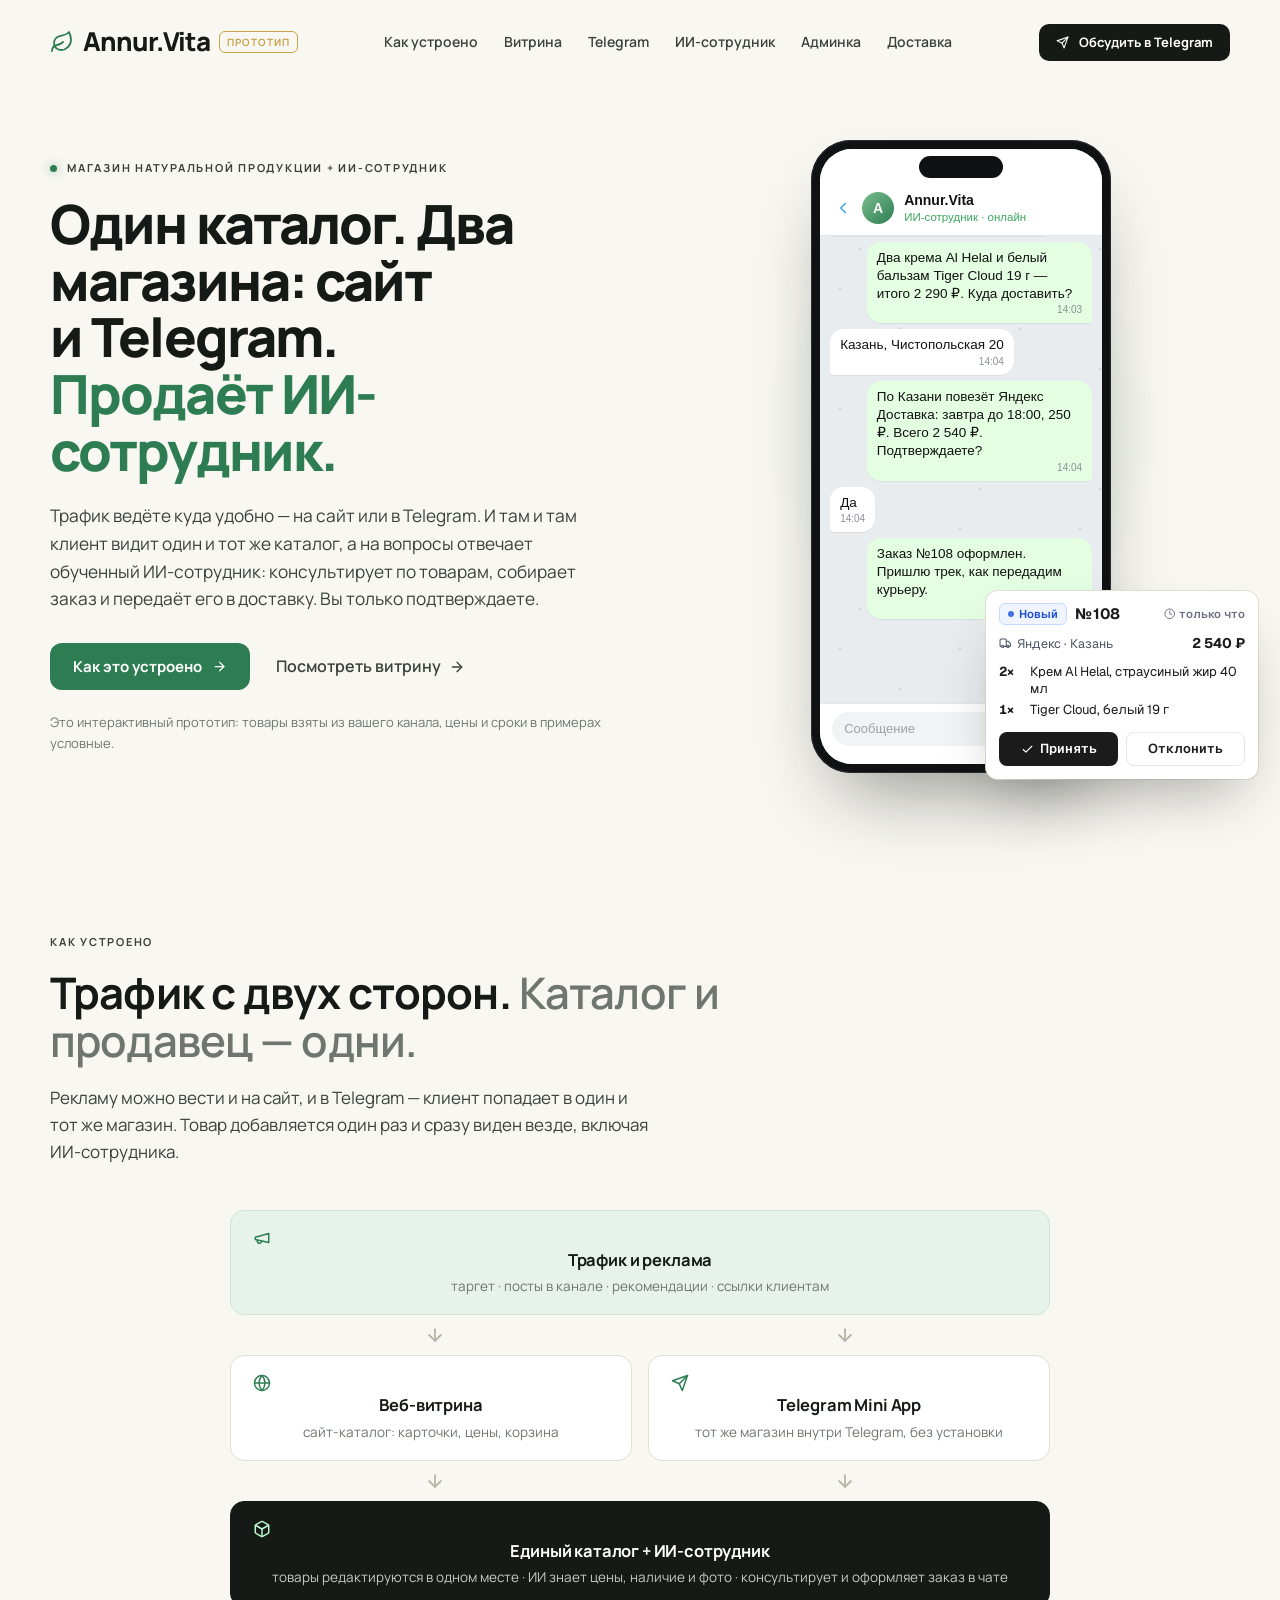
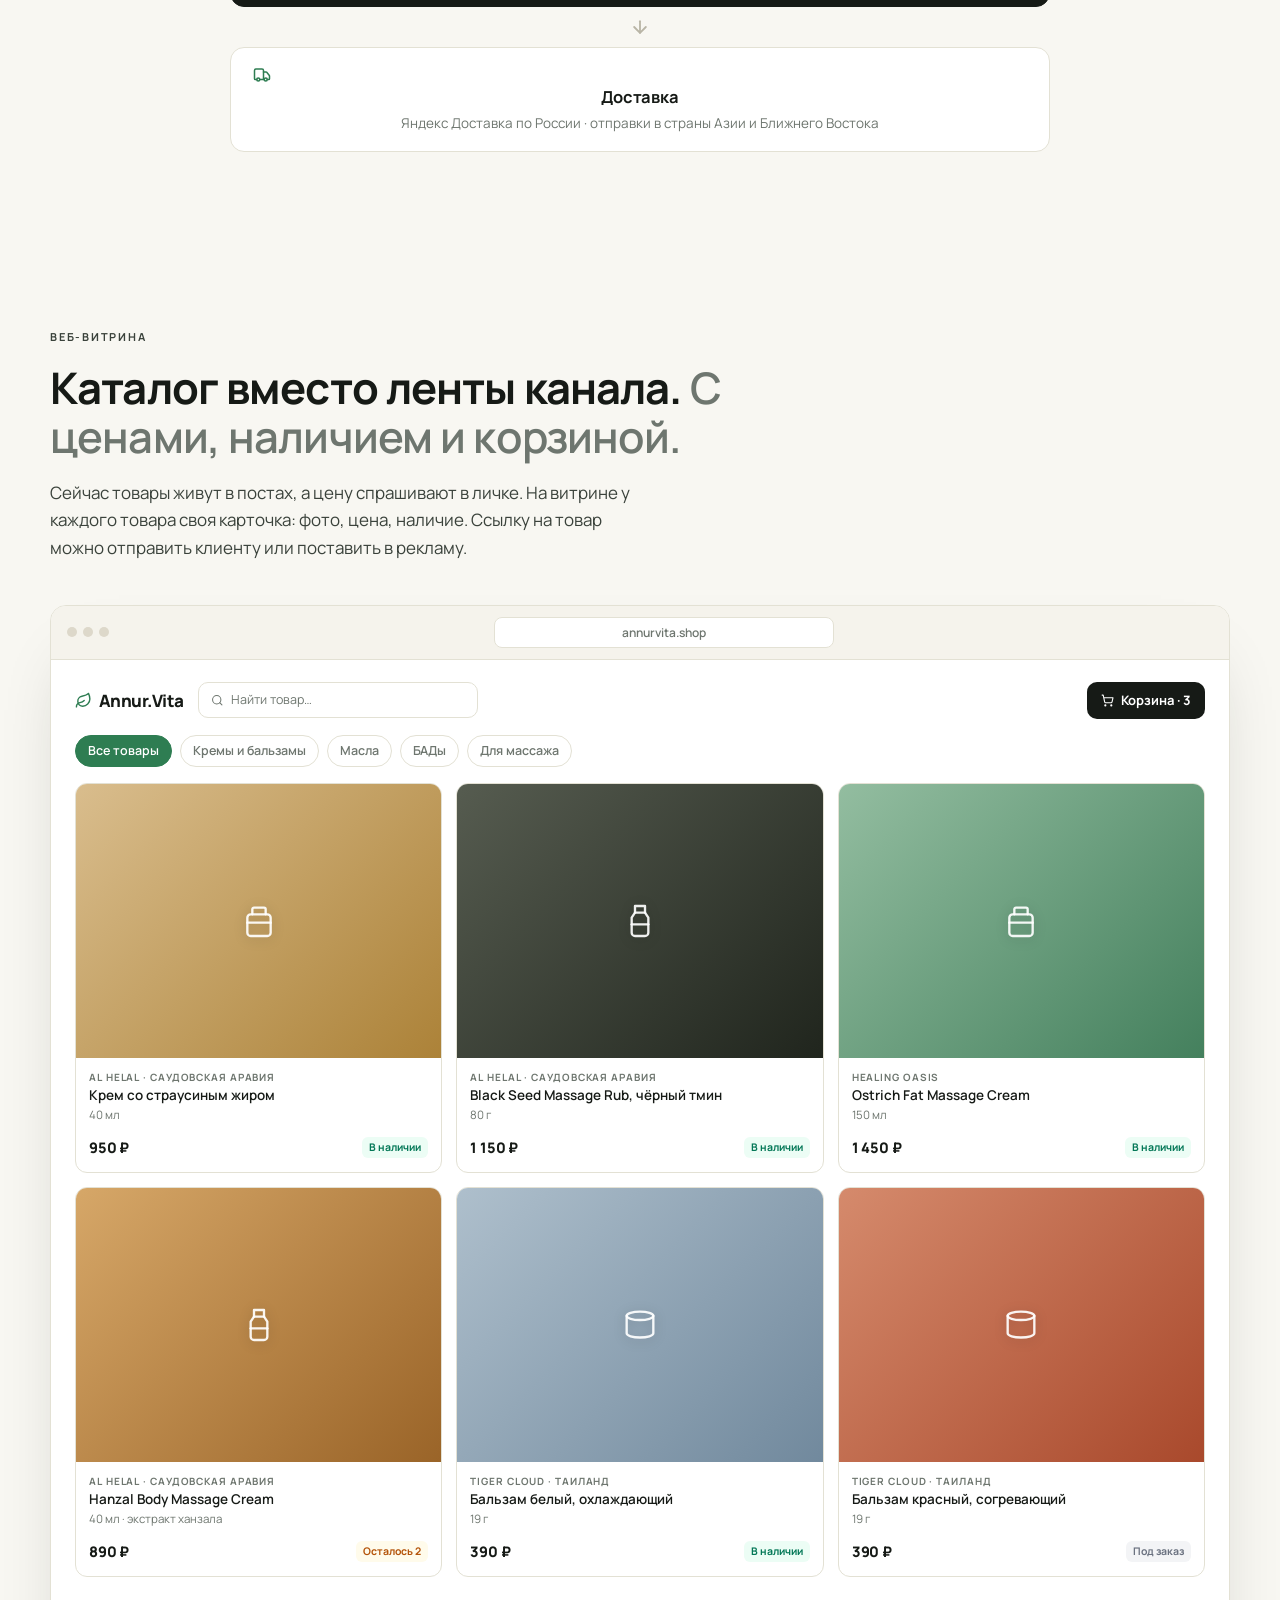
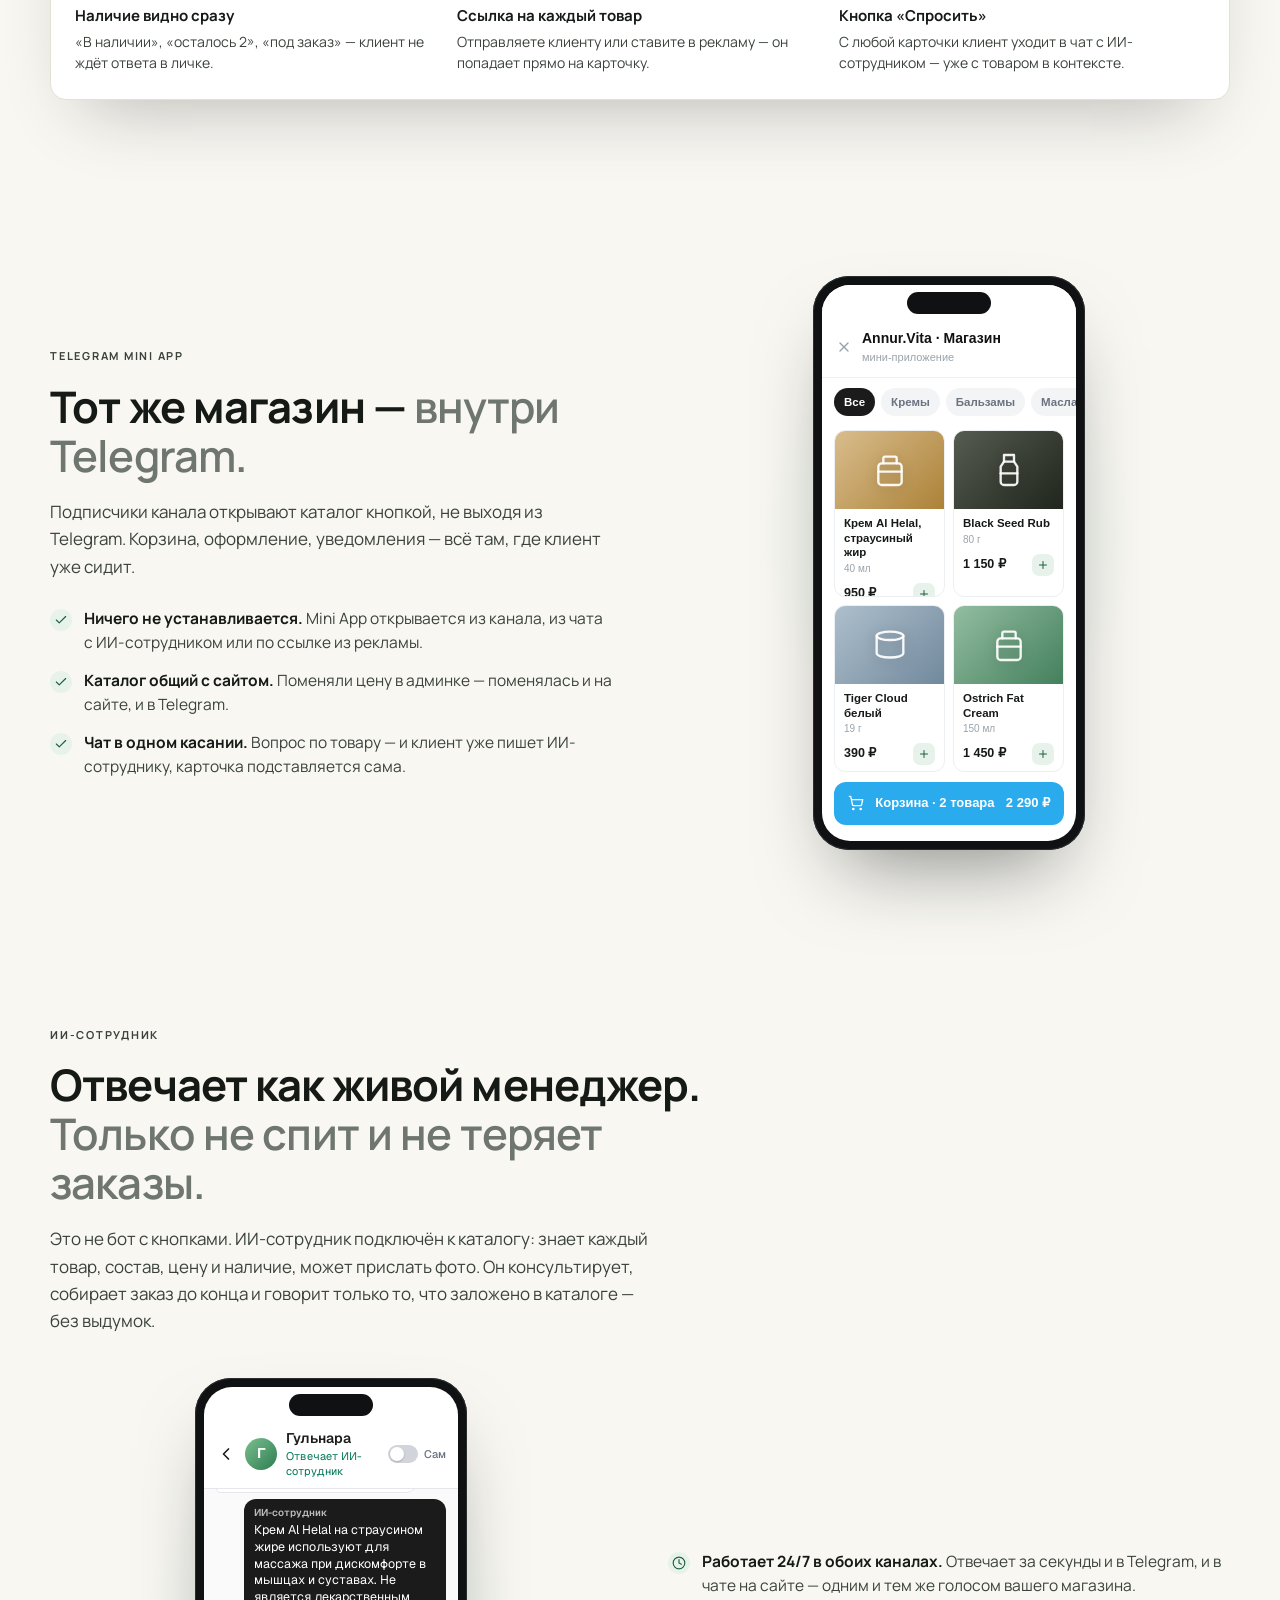
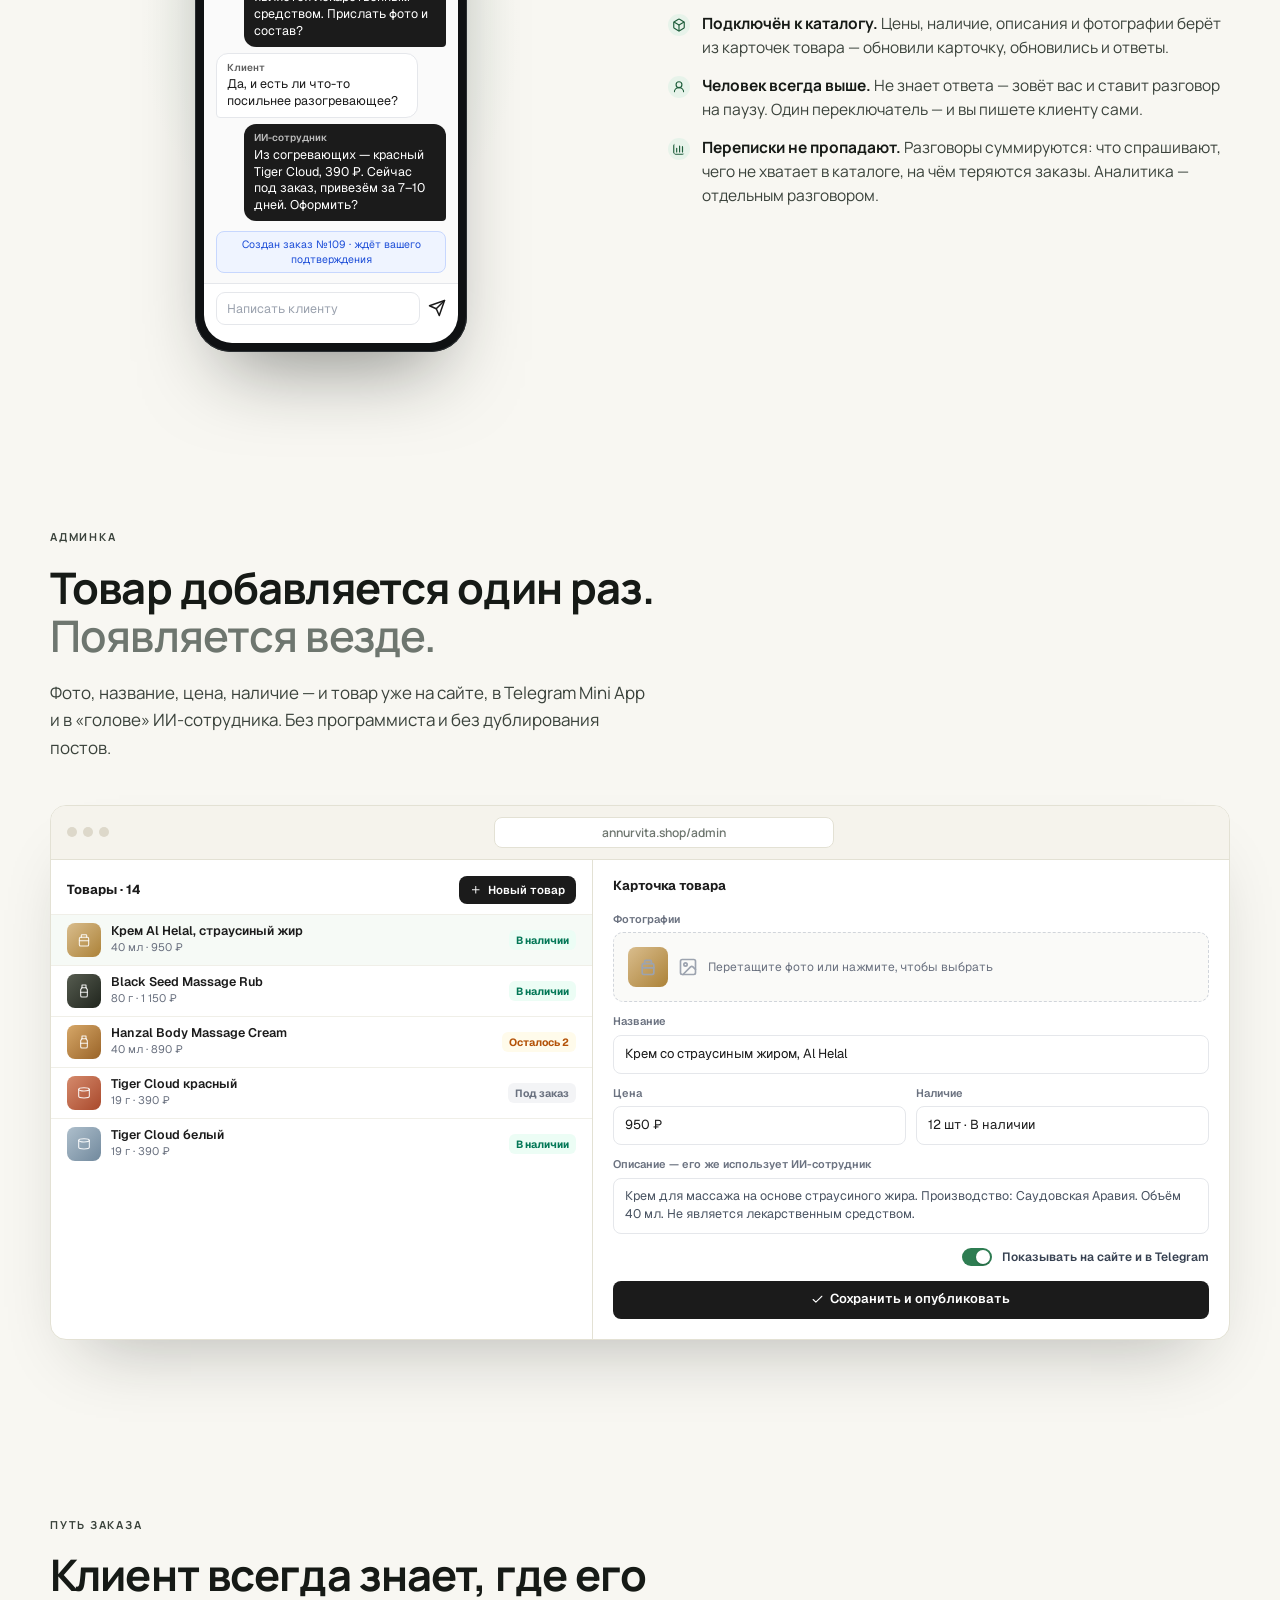
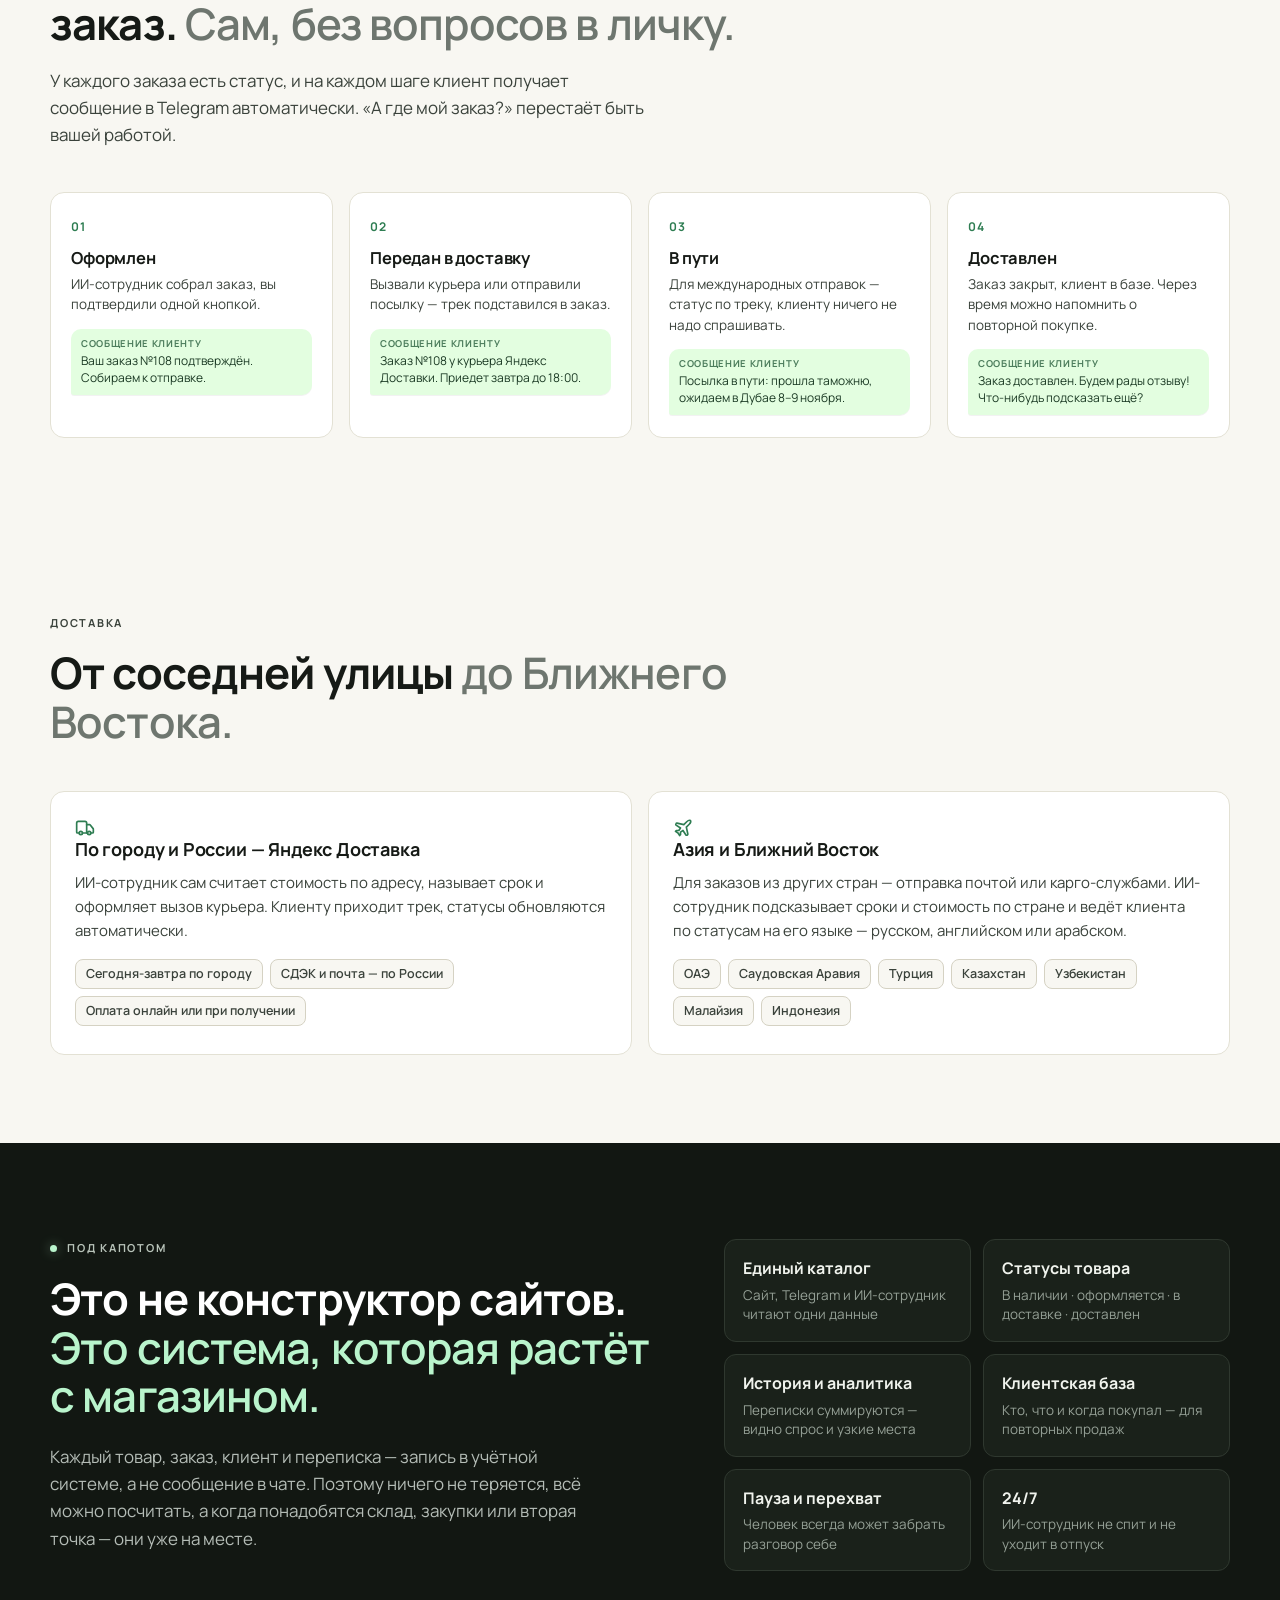
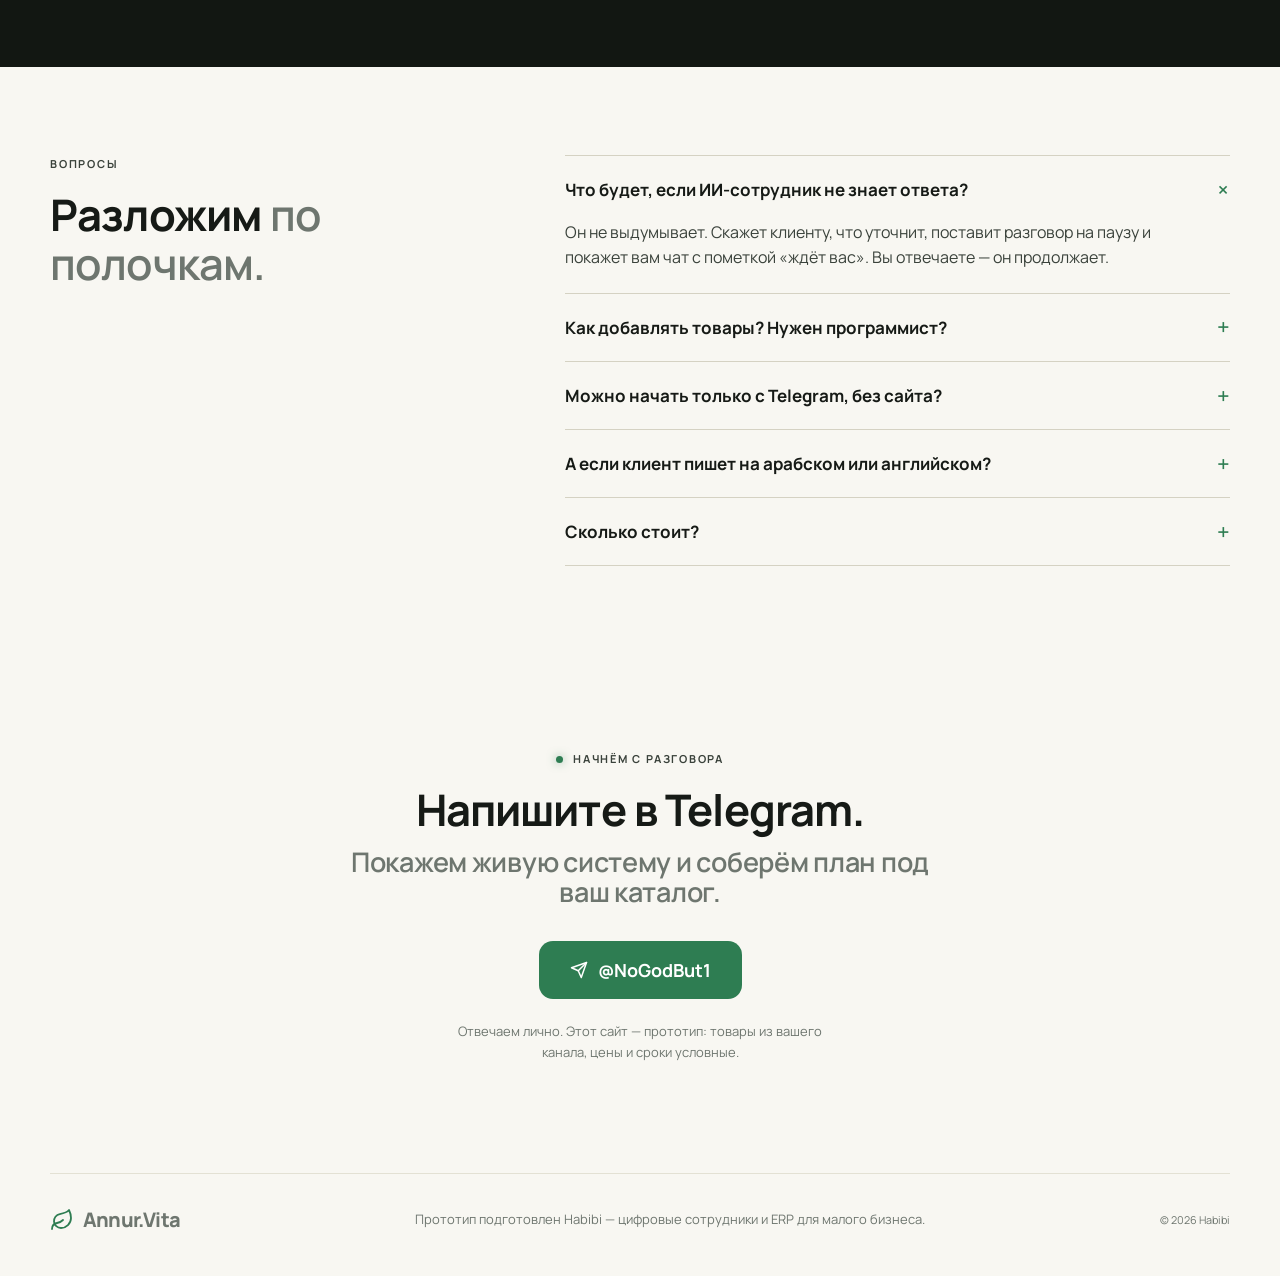
==== index.html @ a88a198b "Прототип Annur.Vita: витрина, Telegram Mini App, ИИ-сотрудник, админка, доставка Co-Authored-By: Cla" ====
<!doctype html>
<html lang="ru">
<head>
<meta charset="UTF-8">
<meta name="viewport" content="width=device-width, initial-scale=1">
<title>Annur.Vita — онлайн-магазин натуральной продукции + ИИ-сотрудник</title>
<meta name="description" content="Один каталог — два магазина: сайт и Telegram Mini App. Консультирует и оформляет заказы обученный ИИ-сотрудник. Доставка Яндексом по России и в страны Азии и Ближнего Востока.">
<meta name="robots" content="noindex">
<link rel="preconnect" href="https://fonts.googleapis.com">
<link rel="preconnect" href="https://fonts.gstatic.com" crossorigin>
<link href="https://fonts.googleapis.com/css2?family=Manrope:wght@400;500;600;700;800&family=Geist:wght@400;500;600;700&display=swap" rel="stylesheet">
<link rel="stylesheet" href="style.css">
</head>
<body>
<svg class="sprite" aria-hidden="true">
  <symbol id="i-leaf" viewBox="0 0 24 24"><path d="M11 20A7 7 0 0 1 9.8 6.1C15.5 5 17 4.48 19 2c1 2 2 4.18 2 8 0 5.5-4.78 10-10 10Z"/><path d="M2 21c0-3 1.85-5.36 5.08-6C9.5 14.52 12 13 13 12"/></symbol>
  <symbol id="i-clock" viewBox="0 0 24 24"><circle cx="12" cy="12" r="10"/><polyline points="12 6 12 12 16 14"/></symbol>
  <symbol id="i-check" viewBox="0 0 24 24"><polyline points="20 6 9 17 4 12"/></symbol>
  <symbol id="i-truck" viewBox="0 0 24 24"><path d="M14 18V6a2 2 0 0 0-2-2H4a2 2 0 0 0-2 2v11a1 1 0 0 0 1 1h2"/><path d="M15 18H9"/><path d="M19 18h2a1 1 0 0 0 1-1v-3.65a1 1 0 0 0-.22-.624l-3.48-4.35A1 1 0 0 0 17.52 8H14"/><circle cx="17" cy="18" r="2"/><circle cx="7" cy="18" r="2"/></symbol>
  <symbol id="i-globe" viewBox="0 0 24 24"><circle cx="12" cy="12" r="10"/><path d="M2 12h20"/><path d="M12 2a15.3 15.3 0 0 1 4 10 15.3 15.3 0 0 1-4 10 15.3 15.3 0 0 1-4-10 15.3 15.3 0 0 1 4-10z"/></symbol>
  <symbol id="i-chat" viewBox="0 0 24 24"><path d="M7.9 20A9 9 0 1 0 4 16.1L2 22Z"/></symbol>
  <symbol id="i-send" viewBox="0 0 24 24"><path d="m22 2-7 20-4-9-9-4Z"/><path d="M22 2 11 13"/></symbol>
  <symbol id="i-back" viewBox="0 0 24 24"><path d="m15 18-6-6 6-6"/></symbol>
  <symbol id="i-x" viewBox="0 0 24 24"><path d="M18 6 6 18"/><path d="m6 6 12 12"/></symbol>
  <symbol id="i-arrow" viewBox="0 0 24 24"><path d="M5 12h14"/><path d="m12 5 7 7-7 7"/></symbol>
  <symbol id="i-cart" viewBox="0 0 24 24"><circle cx="8" cy="21" r="1"/><circle cx="19" cy="21" r="1"/><path d="M2.05 2.05h2l2.66 12.42a2 2 0 0 0 2 1.58h9.78a2 2 0 0 0 1.95-1.57l1.65-7.43H5.12"/></symbol>
  <symbol id="i-search" viewBox="0 0 24 24"><circle cx="11" cy="11" r="8"/><path d="m21 21-4.3-4.3"/></symbol>
  <symbol id="i-plus" viewBox="0 0 24 24"><path d="M5 12h14"/><path d="M12 5v14"/></symbol>
  <symbol id="i-image" viewBox="0 0 24 24"><rect x="3" y="3" width="18" height="18" rx="2"/><circle cx="9" cy="9" r="2"/><path d="m21 15-3.086-3.086a2 2 0 0 0-2.828 0L6 21"/></symbol>
  <symbol id="i-chart" viewBox="0 0 24 24"><path d="M3 3v16a2 2 0 0 0 2 2h16"/><path d="M8 17v-6"/><path d="M13 17V7"/><path d="M18 17v-9"/></symbol>
  <symbol id="i-jar" viewBox="0 0 24 24"><rect x="5" y="8" width="14" height="13" rx="2"/><path d="M8 8V5a1 1 0 0 1 1-1h6a1 1 0 0 1 1 1v3"/><path d="M5 13h14"/></symbol>
  <symbol id="i-tube" viewBox="0 0 24 24"><path d="M9 3h6v4H9z"/><path d="M9 7l-2 3v9a2 2 0 0 0 2 2h6a2 2 0 0 0 2-2v-9l-2-3"/><path d="M7 14h10"/></symbol>
  <symbol id="i-tin" viewBox="0 0 24 24"><ellipse cx="12" cy="6.5" rx="8" ry="2.5"/><path d="M4 6.5V17c0 1.4 3.6 2.5 8 2.5s8-1.1 8-2.5V6.5"/></symbol>
  <symbol id="i-plane" viewBox="0 0 24 24"><path d="M17.8 19.2 16 11l3.5-3.5C21 6 21.5 4 21 3c-1-.5-3 0-4.5 1.5L13 8 4.8 6.2c-.5-.1-.9.1-1.1.5l-.3.5c-.2.5-.1 1 .3 1.3L9 12l-2 3H4l-1 1 3 2 2 3 1-1v-3l3-2 3.5 5.3c.3.4.8.5 1.3.3l.5-.2c.4-.3.6-.7.5-1.2z"/></symbol>
  <symbol id="i-megaphone" viewBox="0 0 24 24"><path d="m3 11 18-5v12L3 14v-3z"/><path d="M11.6 16.8a3 3 0 1 1-5.8-1.6"/></symbol>
  <symbol id="i-box" viewBox="0 0 24 24"><path d="M21 8a2 2 0 0 0-1-1.73l-7-4a2 2 0 0 0-2 0l-7 4A2 2 0 0 0 3 8v8a2 2 0 0 0 1 1.73l7 4a2 2 0 0 0 2 0l7-4A2 2 0 0 0 21 16Z"/><path d="m3.3 7 8.7 5 8.7-5"/><path d="M12 22V12"/></symbol>
  <symbol id="i-user" viewBox="0 0 24 24"><circle cx="12" cy="8" r="5"/><path d="M20 21a8 8 0 0 0-16 0"/></symbol>
</svg>

<header class="top wrap">
  <a class="brand" href="#top"><svg class="ic"><use href="#i-leaf"/></svg>Annur.Vita<span class="proto">прототип</span></a>
  <nav class="menu" aria-label="Разделы">
    <a href="#how">Как устроено</a>
    <a href="#shop">Витрина</a>
    <a href="#tg">Telegram</a>
    <a href="#ai">ИИ-сотрудник</a>
    <a href="#admin">Админка</a>
    <a href="#delivery">Доставка</a>
  </nav>
  <div class="top-actions">
    <a class="btn btn-ink btn-sm" href="https://t.me/NoGodBut1" target="_blank" rel="noopener"><svg class="ic"><use href="#i-send"/></svg><span>Обсудить в Telegram</span></a>
  </div>
</header>

<main id="top">

<!-- ================= HERO ================= -->
<section class="hero wrap">
  <div class="hero-copy">
    <p class="eyebrow"><i></i>Магазин натуральной продукции + ИИ-сотрудник</p>
    <h1>Один каталог. Два магазина: сайт и&nbsp;Telegram. <span>Продаёт ИИ-сотрудник.</span></h1>
    <p class="lead">Трафик ведёте куда удобно — на сайт или в Telegram. И там и там клиент видит один и тот же каталог, а на вопросы отвечает обученный ИИ-сотрудник: консультирует по товарам, собирает заказ и передаёт его в доставку. Вы только подтверждаете.</p>
    <div class="actions">
      <a class="btn btn-accent" href="#how">Как это устроено <svg class="ic"><use href="#i-arrow"/></svg></a>
      <a class="textlink" href="#shop">Посмотреть витрину <svg class="ic"><use href="#i-arrow"/></svg></a>
    </div>
    <p class="footnote">Это интерактивный прототип: товары взяты из вашего канала, цены и сроки в примерах условные.</p>
  </div>

  <div class="hero-visual" aria-label="Переписка клиента с ИИ-сотрудником и карточка готового заказа">
    <div class="phone">
      <div class="tg">
        <div class="tg-head">
          <svg class="ic"><use href="#i-back"/></svg>
          <span class="tg-ava">A</span>
          <div><b>Annur.Vita</b><small>ИИ-сотрудник · онлайн</small></div>
        </div>
        <div class="tg-body">
          <div class="msg in">Ассаляму алейкум! Крем со страусиным жиром Al Helal ещё есть?<time>14:02</time></div>
          <div class="msg out">Ва-алейкум ассалям! Да, Al Helal 40 мл в наличии — 950 ₽, производство Саудовская Аравия. Один возьмёте?<time>14:02</time></div>
          <div class="msg in">Два. И белый Tiger Cloud, который охлаждающий<time>14:03</time></div>
          <div class="msg out">Два крема Al Helal и белый бальзам Tiger Cloud 19 г — итого 2 290 ₽. Куда доставить?<time>14:03</time></div>
          <div class="msg in">Казань, Чистопольская 20<time>14:04</time></div>
          <div class="msg out">По Казани повезёт Яндекс Доставка: завтра до 18:00, 250 ₽. Всего 2 540 ₽. Подтверждаете?<time>14:04</time></div>
          <div class="msg in">Да<time>14:04</time></div>
          <div class="msg out">Заказ №108 оформлен. Пришлю трек, как передадим курьеру.<time>14:04</time></div>
        </div>
        <div class="tg-input"><span>Сообщение</span></div>
      </div>
    </div>

    <div class="float-card cab" aria-label="Карточка заказа у владельца">
      <div class="fc-head"><span class="badge new">Новый</span><b>№108</b><span class="age"><svg class="ic"><use href="#i-clock"/></svg>только что</span></div>
      <div class="fc-sum"><span><svg class="ic"><use href="#i-truck"/></svg>Яндекс · Казань</span><b>2 540 ₽</b></div>
      <ul class="items">
        <li><b>2×</b><span>Крем Al Helal, страусиный жир 40 мл</span></li>
        <li><b>1×</b><span>Tiger Cloud, белый 19 г</span></li>
      </ul>
      <div class="fc-actions"><button class="ubtn dark" type="button"><svg class="ic"><use href="#i-check"/></svg>Принять</button><button class="ubtn outline" type="button">Отклонить</button></div>
    </div>
  </div>
</section>

<!-- ================= СХЕМА ================= -->
<section class="section wrap" id="how">
  <div class="section-head">
    <p class="eyebrow">Как устроено</p>
    <h2>Трафик с двух сторон. <span class="muted">Каталог и продавец — одни.</span></h2>
    <p class="section-lead">Рекламу можно вести и на сайт, и в Telegram — клиент попадает в один и тот же магазин. Товар добавляется один раз и сразу виден везде, включая ИИ-сотрудника.</p>
  </div>
  <div class="flow" role="img" aria-label="Схема: трафик идёт на сайт и в Telegram, оба подключены к единому каталогу, продажи ведёт ИИ-сотрудник, заказы уходят в доставку">
    <div class="frow one">
      <div class="fnode soft"><b><svg class="ic"><use href="#i-megaphone"/></svg>Трафик и реклама</b><span>таргет · посты в канале · рекомендации · ссылки клиентам</span></div>
    </div>
    <div class="farr"><i><svg class="ic"><use href="#i-arrow"/></svg></i><i><svg class="ic"><use href="#i-arrow"/></svg></i></div>
    <div class="frow">
      <div class="fnode"><b><svg class="ic"><use href="#i-globe"/></svg>Веб-витрина</b><span>сайт-каталог: карточки, цены, корзина</span></div>
      <div class="fnode"><b><svg class="ic"><use href="#i-send"/></svg>Telegram Mini App</b><span>тот же магазин внутри Telegram, без установки</span></div>
    </div>
    <div class="farr"><i><svg class="ic"><use href="#i-arrow"/></svg></i><i><svg class="ic"><use href="#i-arrow"/></svg></i></div>
    <div class="frow one">
      <div class="fnode hub"><b><svg class="ic"><use href="#i-box"/></svg>Единый каталог + ИИ-сотрудник</b><span>товары редактируются в одном месте · ИИ знает цены, наличие и фото · консультирует и оформляет заказ в чате</span></div>
    </div>
    <div class="farr one"><i><svg class="ic"><use href="#i-arrow"/></svg></i></div>
    <div class="frow one">
      <div class="fnode"><b><svg class="ic"><use href="#i-truck"/></svg>Доставка</b><span>Яндекс Доставка по России · отправки в страны Азии и Ближнего Востока</span></div>
    </div>
  </div>
</section>

<!-- ================= ВИТРИНА ================= -->
<section class="section wrap" id="shop">
  <div class="section-head">
    <p class="eyebrow">Веб-витрина</p>
    <h2>Каталог вместо ленты канала. <span class="muted">С ценами, наличием и корзиной.</span></h2>
    <p class="section-lead">Сейчас товары живут в постах, а цену спрашивают в личке. На витрине у каждого товара своя карточка: фото, цена, наличие. Ссылку на товар можно отправить клиенту или поставить в рекламу.</p>
  </div>

  <div class="browser" role="img" aria-label="Макет веб-витрины с карточками товаров">
    <div class="bbar"><i></i><i></i><i></i><span class="burl">annurvita.shop</span></div>
    <div class="shop">
      <div class="shop-top">
        <span class="shop-brand"><svg class="ic"><use href="#i-leaf"/></svg>Annur.Vita</span>
        <span class="shop-search"><svg class="ic"><use href="#i-search"/></svg>Найти товар…</span>
        <span class="shop-cart"><svg class="ic"><use href="#i-cart"/></svg>Корзина · 3</span>
      </div>
      <div class="shop-cats"><span class="on">Все товары</span><span>Кремы и бальзамы</span><span>Масла</span><span>БАДы</span><span>Для массажа</span></div>
      <div class="pgrid">
        <article class="pcard">
          <div class="pimg g1"><svg class="ic"><use href="#i-jar"/></svg></div>
          <div class="pbody"><span class="pbrand">Al Helal · Саудовская Аравия</span><span class="pname">Крем со страусиным жиром</span><span class="pmeta">40 мл</span><div class="prow"><span class="price">950 ₽</span><span class="stock ok">В наличии</span></div></div>
        </article>
        <article class="pcard">
          <div class="pimg g2"><svg class="ic"><use href="#i-tube"/></svg></div>
          <div class="pbody"><span class="pbrand">Al Helal · Саудовская Аравия</span><span class="pname">Black Seed Massage Rub, чёрный тмин</span><span class="pmeta">80 г</span><div class="prow"><span class="price">1 150 ₽</span><span class="stock ok">В наличии</span></div></div>
        </article>
        <article class="pcard">
          <div class="pimg g3"><svg class="ic"><use href="#i-jar"/></svg></div>
          <div class="pbody"><span class="pbrand">Healing Oasis</span><span class="pname">Ostrich Fat Massage Cream</span><span class="pmeta">150 мл</span><div class="prow"><span class="price">1 450 ₽</span><span class="stock ok">В наличии</span></div></div>
        </article>
        <article class="pcard">
          <div class="pimg g4"><svg class="ic"><use href="#i-tube"/></svg></div>
          <div class="pbody"><span class="pbrand">Al Helal · Саудовская Аравия</span><span class="pname">Hanzal Body Massage Cream</span><span class="pmeta">40 мл · экстракт ханзала</span><div class="prow"><span class="price">890 ₽</span><span class="stock low">Осталось 2</span></div></div>
        </article>
        <article class="pcard">
          <div class="pimg g5"><svg class="ic"><use href="#i-tin"/></svg></div>
          <div class="pbody"><span class="pbrand">Tiger Cloud · Таиланд</span><span class="pname">Бальзам белый, охлаждающий</span><span class="pmeta">19 г</span><div class="prow"><span class="price">390 ₽</span><span class="stock ok">В наличии</span></div></div>
        </article>
        <article class="pcard">
          <div class="pimg g6"><svg class="ic"><use href="#i-tin"/></svg></div>
          <div class="pbody"><span class="pbrand">Tiger Cloud · Таиланд</span><span class="pname">Бальзам красный, согревающий</span><span class="pmeta">19 г</span><div class="prow"><span class="price">390 ₽</span><span class="stock out">Под заказ</span></div></div>
        </article>
      </div>
      <div class="shopcap">
        <div><b>Наличие видно сразу</b>«В наличии», «осталось 2», «под заказ» — клиент не ждёт ответа в личке.</div>
        <div><b>Ссылка на каждый товар</b>Отправляете клиенту или ставите в рекламу — он попадает прямо на карточку.</div>
        <div><b>Кнопка «Спросить»</b>С любой карточки клиент уходит в чат с ИИ-сотрудником — уже с товаром в контексте.</div>
      </div>
    </div>
  </div>
</section>

<!-- ================= TELEGRAM MINI APP ================= -->
<section class="section wrap split" id="tg">
  <div>
    <div class="section-head">
      <p class="eyebrow">Telegram Mini App</p>
      <h2>Тот же магазин — <span class="muted">внутри Telegram.</span></h2>
      <p class="section-lead">Подписчики канала открывают каталог кнопкой, не выходя из Telegram. Корзина, оформление, уведомления — всё там, где клиент уже сидит.</p>
    </div>
    <ul class="points">
      <li><svg class="ic"><use href="#i-check"/></svg><b>Ничего не устанавливается.</b> Mini App открывается из канала, из чата с ИИ-сотрудником или по ссылке из рекламы.</li>
      <li><svg class="ic"><use href="#i-check"/></svg><b>Каталог общий с сайтом.</b> Поменяли цену в админке — поменялась и на сайте, и в Telegram.</li>
      <li><svg class="ic"><use href="#i-check"/></svg><b>Чат в одном касании.</b> Вопрос по товару — и клиент уже пишет ИИ-сотруднику, карточка подставляется сама.</li>
    </ul>
  </div>
  <div class="split-visual">
    <div class="phone small">
      <div class="ma">
        <div class="ma-head">
          <svg class="ic"><use href="#i-x"/></svg>
          <div><b>Annur.Vita · Магазин</b><small>мини-приложение</small></div>
        </div>
        <div class="ma-cats"><span class="on">Все</span><span>Кремы</span><span>Бальзамы</span><span>Масла</span></div>
        <div class="ma-grid">
          <article class="ma-card"><div class="pimg g1"><svg class="ic"><use href="#i-jar"/></svg></div><div class="mb"><b>Крем Al Helal, страусиный жир</b><small>40 мл</small><div class="mr"><b>950 ₽</b><span class="ma-add"><svg class="ic"><use href="#i-plus"/></svg></span></div></div></article>
          <article class="ma-card"><div class="pimg g2"><svg class="ic"><use href="#i-tube"/></svg></div><div class="mb"><b>Black Seed Rub</b><small>80 г</small><div class="mr"><b>1 150 ₽</b><span class="ma-add"><svg class="ic"><use href="#i-plus"/></svg></span></div></div></article>
          <article class="ma-card"><div class="pimg g5"><svg class="ic"><use href="#i-tin"/></svg></div><div class="mb"><b>Tiger Cloud белый</b><small>19 г</small><div class="mr"><b>390 ₽</b><span class="ma-add"><svg class="ic"><use href="#i-plus"/></svg></span></div></div></article>
          <article class="ma-card"><div class="pimg g3"><svg class="ic"><use href="#i-jar"/></svg></div><div class="mb"><b>Ostrich Fat Cream</b><small>150 мл</small><div class="mr"><b>1 450 ₽</b><span class="ma-add"><svg class="ic"><use href="#i-plus"/></svg></span></div></div></article>
        </div>
        <div class="ma-cart"><span><svg class="ic"><use href="#i-cart"/></svg></span>Корзина · 2 товара<b>2 290 ₽</b></div>
      </div>
    </div>
  </div>
</section>

<!-- ================= ИИ-СОТРУДНИК ================= -->
<section class="section wrap" id="ai">
  <div class="section-head">
    <p class="eyebrow">ИИ-сотрудник</p>
    <h2>Отвечает как живой менеджер. <span class="muted">Только не спит и не теряет заказы.</span></h2>
    <p class="section-lead">Это не бот с кнопками. ИИ-сотрудник подключён к каталогу: знает каждый товар, состав, цену и наличие, может прислать фото. Он консультирует, собирает заказ до конца и говорит только то, что заложено в каталоге — без выдумок.</p>
  </div>
  <div class="split">
    <div class="split-visual">
      <div class="phone small">
        <div class="cab">
          <div class="thread-head"><svg class="ic"><use href="#i-back"/></svg><span class="ava">Г</span><div><b>Гульнара</b><small class="ok">Отвечает ИИ-сотрудник</small></div><label class="switch"><i></i>Сам</label></div>
          <div class="thread">
            <div class="day">Сегодня</div>
            <div class="bub c"><small>Клиент</small>А этот крем от чего вообще? Для суставов подойдёт?</div>
            <div class="bub b"><small>ИИ-сотрудник</small>Крем Al Helal на страусином жире используют для массажа при дискомфорте в мышцах и суставах. Не является лекарственным средством. Прислать фото и состав?</div>
            <div class="bub c"><small>Клиент</small>Да, и есть ли что-то посильнее разогревающее?</div>
            <div class="bub b"><small>ИИ-сотрудник</small>Из согревающих — красный Tiger Cloud, 390 ₽. Сейчас под заказ, привезём за 7–10 дней. Оформить?</div>
            <div class="sys">Создан заказ №109 · ждёт вашего подтверждения</div>
          </div>
          <div class="thread-input"><span>Написать клиенту</span><svg class="ic"><use href="#i-send"/></svg></div>
        </div>
      </div>
    </div>
    <div>
      <ul class="points">
        <li><svg class="ic"><use href="#i-clock"/></svg><b>Работает 24/7 в обоих каналах.</b> Отвечает за секунды и в Telegram, и в чате на сайте — одним и тем же голосом вашего магазина.</li>
        <li><svg class="ic"><use href="#i-box"/></svg><b>Подключён к каталогу.</b> Цены, наличие, описания и фотографии берёт из карточек товара — обновили карточку, обновились и ответы.</li>
        <li><svg class="ic"><use href="#i-user"/></svg><b>Человек всегда выше.</b> Не знает ответа — зовёт вас и ставит разговор на паузу. Один переключатель — и вы пишете клиенту сами.</li>
        <li><svg class="ic"><use href="#i-chart"/></svg><b>Переписки не пропадают.</b> Разговоры суммируются: что спрашивают, чего не хватает в каталоге, на чём теряются заказы. Аналитика — отдельным разговором.</li>
      </ul>
    </div>
  </div>
</section>

<!-- ================= АДМИНКА ================= -->
<section class="section wrap" id="admin">
  <div class="section-head">
    <p class="eyebrow">Админка</p>
    <h2>Товар добавляется один раз. <span class="muted">Появляется везде.</span></h2>
    <p class="section-lead">Фото, название, цена, наличие — и товар уже на сайте, в Telegram Mini App и в «голове» ИИ-сотрудника. Без программиста и без дублирования постов.</p>
  </div>
  <div class="browser" role="img" aria-label="Макет админки: список товаров и форма нового товара">
    <div class="bbar"><i></i><i></i><i></i><span class="burl">annurvita.shop/admin</span></div>
    <div class="admin">
      <div class="alist">
        <h4>Товары · 14 <span class="ubtn dark"><svg class="ic"><use href="#i-plus"/></svg>Новый товар</span></h4>
        <div class="arow on"><span class="athumb g1"><svg class="ic"><use href="#i-jar"/></svg></span><div><b>Крем Al Helal, страусиный жир</b><small>40 мл · 950 ₽</small></div><span class="stock ok">В наличии</span></div>
        <div class="arow"><span class="athumb g2"><svg class="ic"><use href="#i-tube"/></svg></span><div><b>Black Seed Massage Rub</b><small>80 г · 1 150 ₽</small></div><span class="stock ok">В наличии</span></div>
        <div class="arow"><span class="athumb g4"><svg class="ic"><use href="#i-tube"/></svg></span><div><b>Hanzal Body Massage Cream</b><small>40 мл · 890 ₽</small></div><span class="stock low">Осталось 2</span></div>
        <div class="arow"><span class="athumb g6"><svg class="ic"><use href="#i-tin"/></svg></span><div><b>Tiger Cloud красный</b><small>19 г · 390 ₽</small></div><span class="stock out">Под заказ</span></div>
        <div class="arow"><span class="athumb g5"><svg class="ic"><use href="#i-tin"/></svg></span><div><b>Tiger Cloud белый</b><small>19 г · 390 ₽</small></div><span class="stock ok">В наличии</span></div>
      </div>
      <div class="aform">
        <h4>Карточка товара</h4>
        <div class="field"><label>Фотографии</label><div class="drop"><span class="mini g1"><svg class="ic"><use href="#i-jar"/></svg></span><svg class="ic"><use href="#i-image"/></svg>Перетащите фото или нажмите, чтобы выбрать</div></div>
        <div class="field"><label>Название</label><div class="in">Крем со страусиным жиром, Al Helal</div></div>
        <div class="f2">
          <div class="field"><label>Цена</label><div class="in">950 ₽</div></div>
          <div class="field"><label>Наличие</label><div class="in">12 шт · В наличии</div></div>
        </div>
        <div class="field"><label>Описание — его же использует ИИ-сотрудник</label><div class="in area">Крем для массажа на основе страусиного жира. Производство: Саудовская Аравия. Объём 40 мл. Не является лекарственным средством.</div></div>
        <div class="pub"><label class="switch"><i></i></label><span>Показывать на сайте и в Telegram</span></div>
        <span class="ubtn dark"><svg class="ic"><use href="#i-check"/></svg>Сохранить и опубликовать</span>
      </div>
    </div>
  </div>
</section>

<!-- ================= СТАТУСЫ ================= -->
<section class="section wrap" id="status">
  <div class="section-head">
    <p class="eyebrow">Путь заказа</p>
    <h2>Клиент всегда знает, где его заказ. <span class="muted">Сам, без вопросов в личку.</span></h2>
    <p class="section-lead">У каждого заказа есть статус, и на каждом шаге клиент получает сообщение в Telegram автоматически. «А где мой заказ?» перестаёт быть вашей работой.</p>
  </div>
  <ol class="timeline">
    <li><h3>Оформлен</h3><p>ИИ-сотрудник собрал заказ, вы подтвердили одной кнопкой.</p><div class="tl-msg">Ваш заказ №108 подтверждён. Собираем к отправке.</div></li>
    <li><h3>Передан в доставку</h3><p>Вызвали курьера или отправили посылку — трек подставился в заказ.</p><div class="tl-msg">Заказ №108 у курьера Яндекс Доставки. Приедет завтра до 18:00.</div></li>
    <li><h3>В пути</h3><p>Для международных отправок — статус по треку, клиенту ничего не надо спрашивать.</p><div class="tl-msg">Посылка в пути: прошла таможню, ожидаем в Дубае 8–9 ноября.</div></li>
    <li><h3>Доставлен</h3><p>Заказ закрыт, клиент в базе. Через время можно напомнить о повторной покупке.</p><div class="tl-msg">Заказ доставлен. Будем рады отзыву! Что-нибудь подсказать ещё?</div></li>
  </ol>
</section>

<!-- ================= ДОСТАВКА ================= -->
<section class="section wrap" id="delivery">
  <div class="section-head">
    <p class="eyebrow">Доставка</p>
    <h2>От соседней улицы <span class="muted">до Ближнего Востока.</span></h2>
  </div>
  <div class="tiles two">
    <article>
      <h3><svg class="ic"><use href="#i-truck"/></svg>По городу и России — Яндекс Доставка</h3>
      <p>ИИ-сотрудник сам считает стоимость по адресу, называет срок и оформляет вызов курьера. Клиенту приходит трек, статусы обновляются автоматически.</p>
      <div class="geo"><span>Сегодня-завтра по городу</span><span>СДЭК и почта — по России</span><span>Оплата онлайн или при получении</span></div>
    </article>
    <article>
      <h3><svg class="ic"><use href="#i-plane"/></svg>Азия и Ближний Восток</h3>
      <p>Для заказов из других стран — отправка почтой или карго-службами. ИИ-сотрудник подсказывает сроки и стоимость по стране и ведёт клиента по статусам на его языке — русском, английском или арабском.</p>
      <div class="geo"><span>ОАЭ</span><span>Саудовская Аравия</span><span>Турция</span><span>Казахстан</span><span>Узбекистан</span><span>Малайзия</span><span>Индонезия</span></div>
    </article>
  </div>
</section>

<!-- ================= ПОД КАПОТОМ ================= -->
<section class="hood" id="hood">
  <div class="wrap">
    <div class="hood-grid">
      <div>
        <p class="eyebrow"><i></i>Под капотом</p>
        <h2>Это не конструктор сайтов. <span>Это система, которая растёт с магазином.</span></h2>
        <p class="hood-lead">Каждый товар, заказ, клиент и переписка — запись в учётной системе, а не сообщение в чате. Поэтому ничего не теряется, всё можно посчитать, а когда понадобятся склад, закупки или вторая точка — они уже на месте.</p>
      </div>
      <ul class="chips">
        <li><b>Единый каталог</b><span>Сайт, Telegram и ИИ-сотрудник читают одни данные</span></li>
        <li><b>Статусы товара</b><span>В наличии · оформляется · в доставке · доставлен</span></li>
        <li><b>История и аналитика</b><span>Переписки суммируются — видно спрос и узкие места</span></li>
        <li><b>Клиентская база</b><span>Кто, что и когда покупал — для повторных продаж</span></li>
        <li><b>Пауза и перехват</b><span>Человек всегда может забрать разговор себе</span></li>
        <li><b>24/7</b><span>ИИ-сотрудник не спит и не уходит в отпуск</span></li>
      </ul>
    </div>
  </div>
</section>

<!-- ================= FAQ ================= -->
<section class="section wrap faq" id="faq">
  <div class="section-head">
    <p class="eyebrow">Вопросы</p>
    <h2>Разложим <span class="muted">по полочкам.</span></h2>
  </div>
  <div class="qa">
    <details open>
      <summary>Что будет, если ИИ-сотрудник не знает ответа?<span>+</span></summary>
      <p>Он не выдумывает. Скажет клиенту, что уточнит, поставит разговор на паузу и покажет вам чат с пометкой «ждёт вас». Вы отвечаете — он продолжает.</p>
    </details>
    <details>
      <summary>Как добавлять товары? Нужен программист?<span>+</span></summary>
      <p>Нет. В админке: фото, название, цена, наличие — и товар на сайте, в Telegram и у ИИ-сотрудника. Как пост в канале, только один раз и со статусами.</p>
    </details>
    <details>
      <summary>Можно начать только с Telegram, без сайта?<span>+</span></summary>
      <p>Да. Каталог один, поэтому включить вторую витрину можно в любой момент — товары переносить не придётся.</p>
    </details>
    <details>
      <summary>А если клиент пишет на арабском или английском?<span>+</span></summary>
      <p>ИИ-сотрудник отвечает на языке клиента. Каталог при этом ведёте на одном языке — переводит он сам.</p>
    </details>
    <details>
      <summary>Сколько стоит?<span>+</span></summary>
      <p>Зависит от объёма каталога и доставки. Напишите в Telegram — за один разговор посчитаем и покажем живой пример системы.</p>
    </details>
  </div>
</section>

<!-- ================= CONTACT ================= -->
<section class="contact wrap" id="contact">
  <p class="eyebrow"><i></i>Начнём с разговора</p>
  <h2>Напишите в Telegram. <span>Покажем живую систему и соберём план под ваш каталог.</span></h2>
  <a class="btn btn-accent btn-lg" href="https://t.me/NoGodBut1" target="_blank" rel="noopener"><svg class="ic"><use href="#i-send"/></svg>@NoGodBut1</a>
  <p class="footnote">Отвечаем лично. Этот сайт — прототип: товары из вашего канала, цены и сроки условные.</p>
</section>

</main>

<footer class="wrap">
  <a class="brand" href="#top"><svg class="ic"><use href="#i-leaf"/></svg>Annur.Vita</a>
  <p>Прототип подготовлен Habibi — цифровые сотрудники и ERP для малого бизнеса.</p>
  <small>© 2026 Habibi</small>
</footer>
</body>
</html>
---- style.css ----
/* ===== Annur.Vita · прототип: магазин натуральной продукции + ИИ-сотрудник ===== */
:root{
  --bg:#f8f7f2; --panel:#ffffff; --ink:#161a16; --ink-2:#3a423b; --muted:#6e766f; --line:#e3e1d4; --line-2:#d5d2c3;
  --accent:#2e7d52; --accent-ink:#1f5e3c; --accent-soft:#e7f3ea;
  --gold:#c9a24b; --mint:#b9f4cc; --dark:#121712; --dark-panel:#1a211a; --dark-line:#2f382f; --dark-muted:#95a096;
  --tg:#2aabee; --tg-out:#e3fee0;
  --radius:14px;
}
*{box-sizing:border-box}
html{scroll-behavior:smooth;scroll-padding-top:24px;-webkit-text-size-adjust:100%}
body{margin:0;background:var(--bg);color:var(--ink);font-family:Manrope,system-ui,sans-serif;font-size:16px;line-height:1.6;overflow-x:hidden}
a{color:inherit;text-decoration:none}
button{font:inherit;cursor:pointer}
img,svg{display:block}
.sprite{display:none}
.ic{width:1em;height:1em;fill:none;stroke:currentColor;stroke-width:2;stroke-linecap:round;stroke-linejoin:round;flex:none}
.wrap{max-width:1180px;width:calc(100% - 48px);margin:0 auto}
h1,h2,h3{margin:0;font-weight:700;letter-spacing:-.02em;line-height:1.12}
h2{font-size:clamp(28px,3.4vw,44px);max-width:24ch}
h2 .muted{color:var(--muted);font-weight:600}
h3{font-size:18px;letter-spacing:-.01em;line-height:1.3}
p{margin:0}
.eyebrow{font-size:11px;letter-spacing:.16em;font-weight:700;text-transform:uppercase;color:var(--ink-2);display:flex;align-items:center;gap:10px;margin:0 0 18px}
.eyebrow i{width:7px;height:7px;border-radius:50%;background:var(--accent);box-shadow:0 0 10px rgba(46,125,82,.55)}
.muted{color:var(--muted)}

/* ---- кнопки ---- */
.btn{display:inline-flex;align-items:center;gap:10px;padding:15px 22px;border-radius:12px;font-weight:700;font-size:15px;line-height:1;border:1px solid transparent;transition:transform .15s,background .15s,border-color .15s;white-space:nowrap}
.btn:hover{transform:translateY(-1px)}
.btn-accent{background:var(--accent);color:#fff}
.btn-accent:hover{background:var(--accent-ink)}
.btn-ink{background:var(--ink);color:#fff}
.btn-sm{padding:11px 16px;font-size:13px;border-radius:10px}
.btn-lg{padding:19px 30px;font-size:18px;border-radius:14px}
.textlink{display:inline-flex;align-items:center;gap:8px;font-weight:600;color:var(--ink-2)}
.textlink:hover{color:var(--accent-ink)}
.footnote{font-size:13px;color:var(--muted);margin-top:22px;line-height:1.6}

/* ---- шапка ---- */
.top{height:84px;display:flex;align-items:center;justify-content:space-between;gap:20px}
.brand{font-size:26px;font-weight:800;letter-spacing:-.04em;display:inline-flex;align-items:center;gap:9px}
.brand .ic{color:var(--accent);font-size:24px;stroke-width:1.8}
.proto{font-size:10px;font-weight:700;letter-spacing:.1em;text-transform:uppercase;color:var(--gold);border:1px solid var(--gold);border-radius:6px;padding:2px 7px;align-self:center}
.menu{display:flex;gap:26px;font-size:14px;font-weight:600;color:var(--ink-2)}
.menu a:hover{color:var(--accent-ink)}
.top-actions{display:flex;align-items:center;gap:14px}

/* ---- hero ---- */
.hero{display:grid;grid-template-columns:1.05fr .95fr;gap:48px;align-items:center;padding:56px 0 72px;min-height:600px}
h1{font-size:clamp(34px,4.3vw,54px);font-weight:800;letter-spacing:-.035em;line-height:1.05;margin:0 0 24px}
h1 span{color:var(--accent);display:block}
.lead{font-size:clamp(16px,1.35vw,19px);color:var(--ink-2);line-height:1.6;max-width:52ch}
.actions{display:flex;align-items:center;gap:26px;margin-top:30px;flex-wrap:wrap}
.hero-visual{position:relative;display:flex;justify-content:center;align-items:center;min-height:620px}
.hero-visual::before{content:"";position:absolute;inset:8% 6%;border-radius:40px;background:radial-gradient(60% 55% at 50% 45%,#ddecdd 0%,rgba(248,247,242,0) 70%);z-index:0}
.float-card{position:absolute;inset-inline-end:-28px;bottom:-6px;width:272px;z-index:3;box-shadow:0 30px 60px -20px rgba(22,26,22,.35),0 0 0 1px var(--line);animation:rise .9s .3s both}
@keyframes rise{from{opacity:0;transform:translateY(14px)}to{opacity:1;transform:none}}

/* ---- телефон ---- */
.phone{position:relative;z-index:1;width:300px;height:633px;border-radius:40px;background:#0f1113;padding:9px;box-shadow:0 40px 80px -30px rgba(22,26,22,.5),inset 0 0 0 1px #2a2e31;flex:none}
.phone>*{height:100%;border-radius:32px;overflow:hidden;background:#fff;display:flex;flex-direction:column}
.phone::after{content:"";position:absolute;top:16px;left:50%;transform:translateX(-50%);width:84px;height:22px;border-radius:12px;background:#0f1113;z-index:4}
.phone.small{width:272px;height:574px;border-radius:36px}
.phone.small>*{border-radius:28px}

/* ---- Telegram ---- */
.tg{font-family:-apple-system,BlinkMacSystemFont,"Segoe UI",Roboto,sans-serif;font-size:13.5px;line-height:1.35;background:#e9ecef url("data:image/svg+xml,%3Csvg xmlns='http://www.w3.org/2000/svg' width='120' height='120'%3E%3Ccircle cx='20' cy='20' r='1.5' fill='%23d5dadf'/%3E%3Ccircle cx='80' cy='60' r='1.5' fill='%23d5dadf'/%3E%3Ccircle cx='40' cy='100' r='1.5' fill='%23d5dadf'/%3E%3C/svg%3E")}
.tg-head{display:flex;align-items:center;gap:10px;padding:42px 14px 10px;background:#fff;border-bottom:1px solid #e3e6e8;color:#111}
.tg-head .ic{color:var(--tg);font-size:18px}
.tg-head b{display:block;font-size:14px;font-weight:600}
.tg-head small{display:block;font-size:11.5px;color:#3ba55d}
.tg-ava,.ava{width:32px;height:32px;border-radius:50%;background:linear-gradient(135deg,#7bbf8e,#2e7d52);color:#fff;display:inline-flex;align-items:center;justify-content:center;font-weight:700;font-size:14px;flex:none}
.tg-body{flex:1;min-height:0;padding:12px 10px 84px;display:flex;flex-direction:column;gap:6px;overflow:hidden;justify-content:flex-end}
.msg{position:relative;max-width:86%;padding:7px 10px 8px;border-radius:14px;background:#fff;color:#111;box-shadow:0 1px 0 rgba(0,0,0,.06)}
.msg.in{align-self:flex-start;border-end-start-radius:4px}
.msg.out{align-self:flex-end;background:var(--tg-out);border-end-end-radius:4px}
.msg time{display:block;text-align:end;font-size:10px;color:#8a9199;margin-top:2px;line-height:1}
.tg-input{display:flex;align-items:center;padding:8px 12px 18px;background:#fff;border-top:1px solid #e3e6e8;color:#9aa3ab;font-size:13px}
.tg-input span{flex:1;padding:8px 12px;border-radius:18px;background:#f1f3f5}

/* ---- Mini App внутри телефона ---- */
.ma{font-family:-apple-system,BlinkMacSystemFont,"Segoe UI",Roboto,sans-serif;background:#fff}
.ma-head{display:flex;align-items:center;gap:10px;padding:42px 14px 10px;background:#fff;border-bottom:1px solid #eceff1;color:#111}
.ma-head .ic{color:#9aa3ab;font-size:16px}
.ma-head b{display:block;font-size:14px;font-weight:600}
.ma-head small{display:block;font-size:11px;color:#9aa3ab}
.ma-cats{display:flex;gap:6px;padding:10px 12px 4px;font-size:11.5px;font-weight:600;color:#6b7280;overflow:hidden}
.ma-cats span{padding:5px 10px;border-radius:14px;background:#f3f4f6;white-space:nowrap}
.ma-cats span.on{background:#1b1b1b;color:#fff}
.ma-grid{flex:1;min-height:0;overflow:hidden;display:grid;grid-template-columns:1fr 1fr;gap:8px;padding:10px 12px;align-content:start}
.ma-card{border:1px solid #eceff1;border-radius:11px;overflow:hidden;background:#fff}
.ma-card .pimg{aspect-ratio:1/.72;font-size:26px}
.ma-card .mb{padding:7px 9px 9px}
.ma-card .mb b{display:block;font-size:11.5px;font-weight:600;line-height:1.25}
.ma-card .mb small{display:block;font-size:10px;color:#9aa3ab;margin-top:1px}
.ma-card .mr{display:flex;align-items:center;justify-content:space-between;margin-top:6px}
.ma-card .mr b{font-size:12.5px}
.ma-add{width:22px;height:22px;border-radius:7px;background:var(--accent-soft);color:var(--accent-ink);display:inline-flex;align-items:center;justify-content:center;font-size:12px}
.ma-cart{display:flex;align-items:center;justify-content:space-between;gap:10px;margin:0 12px 16px;background:var(--tg);color:#fff;border-radius:12px;padding:11px 14px;font-size:13px;font-weight:600}
.ma-cart .ic{font-size:16px}

/* ---- кабинет / переписки ---- */
.cab{font-family:Geist,Inter,system-ui,sans-serif;font-size:13px;line-height:1.4;color:#1b1b1b;background:#fff}
.cab b{font-weight:700}
.cab .items{list-style:none;margin:0;padding:0}
.cab .items li{display:flex;gap:9px;align-items:baseline;padding:2px 0;font-size:13px;line-height:1.3}
.cab .items li b{min-width:22px;font-variant-numeric:tabular-nums}
.badge{display:inline-flex;align-items:center;gap:5px;height:22px;padding:0 8px;border-radius:6px;font-size:11.5px;font-weight:600;border:1px solid}
.badge::before{content:"";width:6px;height:6px;border-radius:50%;background:currentColor;opacity:.8}
.badge.new{color:#1d4ed8;background:#eff4ff;border-color:#c7d7fe}
.badge.progress{color:#9a3412;background:#fff4e8;border-color:#fed7aa}
.badge.ok{color:#047857;background:#ecfdf5;border-color:#a7f3d0}
.age{margin-inline-start:auto;display:inline-flex;align-items:center;gap:4px;font-size:11.5px;font-weight:600;color:#6b7280;font-variant-numeric:tabular-nums;white-space:nowrap}
.ubtn{display:inline-flex;align-items:center;justify-content:center;gap:6px;height:34px;padding:0 14px;border-radius:8px;font-size:13px;font-weight:600;border:1px solid transparent;font-family:inherit}
.ubtn.dark{background:#1b1b1b;color:#fff}
.ubtn.outline{background:#fff;color:#1b1b1b;border-color:#e5e7eb}
.float-card{background:#fff;border-radius:12px;padding:12px 13px 13px;display:flex;flex-direction:column;gap:9px}
.fc-head{display:flex;align-items:center;gap:8px;font-size:15px}
.fc-sum{display:flex;justify-content:space-between;align-items:center;gap:8px;font-size:12.5px;color:#4b5563}
.fc-sum span{display:inline-flex;align-items:center;gap:5px}
.fc-sum b{font-size:14px;color:#1b1b1b}
.fc-actions{display:flex;gap:8px;margin-top:2px}
.fc-actions .ubtn{flex:1}

.thread-head{display:flex;align-items:center;gap:9px;padding:42px 12px 9px;border-bottom:1px solid #e5e7eb}
.thread-head>.ic{font-size:20px;color:#1b1b1b}
.thread-head b{display:block;font-size:14px;font-weight:600}
.thread-head small{display:block;font-size:11px}
.thread-head small.ok{color:#047857}
.switch{margin-inline-start:auto;display:inline-flex;align-items:center;gap:6px;font-size:11px;color:#6b7280;font-weight:500}
.switch i{width:30px;height:18px;border-radius:9px;background:#d1d5db;position:relative}
.switch i::after{content:"";position:absolute;top:2px;inset-inline-start:2px;width:14px;height:14px;border-radius:50%;background:#fff;box-shadow:0 1px 2px rgba(0,0,0,.2)}
.thread{flex:1;min-height:0;overflow:hidden;padding:10px 12px;display:flex;flex-direction:column;gap:6px;justify-content:flex-end;background:#fafafa}
.thread .day{align-self:center;font-size:10.5px;color:#9ca3af;margin-bottom:4px}
.bub{max-width:88%;padding:7px 10px;border-radius:12px;font-size:12.5px;line-height:1.35}
.bub small{display:block;font-size:10px;font-weight:600;margin-bottom:2px;opacity:.7}
.bub.c{align-self:flex-start;background:#fff;border:1px solid #e5e7eb;border-end-start-radius:4px}
.bub.b{align-self:flex-end;background:#1b1b1b;color:#fff;border-end-end-radius:4px}
.sys{align-self:center;text-align:center;font-size:10.5px;color:#1d4ed8;background:#eff4ff;border:1px solid #c7d7fe;border-radius:8px;padding:5px 9px;margin-top:4px}
.thread-input{display:flex;align-items:center;gap:8px;padding:8px 12px 18px;border-top:1px solid #e5e7eb;color:#9ca3af;font-size:12.5px}
.thread-input span{flex:1;border:1px solid #e5e7eb;border-radius:9px;padding:7px 10px}
.thread-input .ic{font-size:18px;color:#1b1b1b}

/* ---- секции ---- */
.section{padding:88px 0}
.section-head{max-width:760px;margin-bottom:44px}
.section-lead{margin-top:18px;font-size:17px;color:var(--ink-2);max-width:60ch}
.tiles{display:grid;grid-template-columns:repeat(3,1fr);gap:16px}
.tiles.two{grid-template-columns:1fr 1fr}
.tiles article{background:var(--panel);border:1px solid var(--line);border-radius:var(--radius);padding:26px 24px 28px;display:flex;flex-direction:column;gap:10px}
.tiles .num{font-size:12px;font-weight:700;letter-spacing:.12em;color:var(--accent)}
.tiles p{color:var(--ink-2);font-size:15px}
.tiles h3 .ic{color:var(--accent);margin-inline-end:8px;vertical-align:-2px;font-size:20px}
.geo{display:flex;flex-wrap:wrap;gap:7px;margin-top:6px}
.geo span{font-size:12.5px;font-weight:600;color:var(--ink-2);background:var(--bg);border:1px solid var(--line-2);border-radius:8px;padding:4px 10px}

/* ---- схема ---- */
.flow{max-width:820px;margin:0 auto;display:grid;gap:0}
.frow{display:grid;grid-template-columns:1fr 1fr;gap:16px}
.frow.one{grid-template-columns:1fr}
.fnode{background:var(--panel);border:1px solid var(--line);border-radius:14px;padding:18px 22px;text-align:center}
.fnode b{display:block;font-size:16.5px;letter-spacing:-.01em}
.fnode b .ic{vertical-align:-2px;margin-inline-end:7px;color:var(--accent);font-size:18px}
.fnode span{display:block;font-size:13.5px;color:var(--muted);margin-top:3px;line-height:1.5}
.fnode.hub{background:var(--ink);color:#fff;border-color:var(--ink)}
.fnode.hub b .ic{color:var(--mint)}
.fnode.hub span{color:#c3cac4}
.fnode.soft{background:var(--accent-soft);border-color:#cde5d4}
.farr{display:grid;grid-template-columns:1fr 1fr;height:40px}
.farr.one{grid-template-columns:1fr}
.farr i{justify-self:center;color:var(--line-2);display:flex;align-items:center}
.farr .ic{font-size:20px;stroke-width:2.2;color:#b9b5a6;transform:rotate(90deg)}

/* ---- браузерная рамка ---- */
.browser{background:#fff;border:1px solid var(--line);border-radius:16px;box-shadow:0 36px 70px -34px rgba(22,26,22,.3);overflow:hidden}
.bbar{display:flex;align-items:center;gap:6px;padding:11px 16px;border-bottom:1px solid var(--line);background:#f5f3ec}
.bbar i{width:10px;height:10px;border-radius:50%;background:#ddd8ca}
.burl{flex:1;max-width:340px;margin:0 auto;background:#fff;border:1px solid var(--line);border-radius:8px;font-size:12px;color:var(--muted);padding:5px 12px;text-align:center;font-weight:600}

/* ---- витрина ---- */
.shop{padding:22px 24px 26px}
.shop-top{display:flex;align-items:center;gap:14px;margin-bottom:16px}
.shop-brand{font-weight:800;font-size:17px;letter-spacing:-.03em;display:inline-flex;align-items:center;gap:7px}
.shop-brand .ic{color:var(--accent);font-size:17px}
.shop-search{flex:1;max-width:280px;display:flex;align-items:center;gap:8px;border:1px solid var(--line);border-radius:10px;padding:7px 12px;font-size:12.5px;color:var(--muted)}
.shop-cart{margin-inline-start:auto;display:inline-flex;align-items:center;gap:7px;font-size:13px;font-weight:700;background:var(--ink);color:#fff;border-radius:10px;padding:8px 14px}
.shop-cats{display:flex;gap:8px;margin-bottom:16px;font-size:12.5px;font-weight:600;color:var(--muted);flex-wrap:wrap}
.shop-cats span{padding:5px 12px;border-radius:16px;border:1px solid var(--line)}
.shop-cats span.on{background:var(--accent);border-color:var(--accent);color:#fff}
.pgrid{display:grid;grid-template-columns:repeat(3,1fr);gap:14px}
.pcard{border:1px solid var(--line);border-radius:12px;overflow:hidden;background:#fff;display:flex;flex-direction:column}
.pimg{aspect-ratio:4/3;display:flex;align-items:center;justify-content:center;color:rgba(255,255,255,.92)}
.pimg .ic{font-size:40px;stroke-width:1.4;filter:drop-shadow(0 2px 6px rgba(0,0,0,.18))}
.g1{background:linear-gradient(135deg,#d9bd8d,#ac8238)}
.g2{background:linear-gradient(135deg,#565c50,#20251d)}
.g3{background:linear-gradient(135deg,#93bda0,#44805d)}
.g4{background:linear-gradient(135deg,#d6a768,#9a6428)}
.g5{background:linear-gradient(135deg,#aebfcc,#71899d)}
.g6{background:linear-gradient(135deg,#d58a6c,#a9492c)}
.pbody{padding:11px 13px 13px;display:flex;flex-direction:column;gap:2px;flex:1}
.pbrand{font-size:10px;letter-spacing:.09em;text-transform:uppercase;color:var(--muted);font-weight:700}
.pname{font-size:13.5px;font-weight:600;line-height:1.3}
.pmeta{font-size:11.5px;color:var(--muted)}
.prow{display:flex;justify-content:space-between;align-items:center;margin-top:9px}
.price{font-weight:800;font-size:14.5px;letter-spacing:-.01em}
.stock{font-size:10.5px;font-weight:700;border-radius:6px;padding:2px 7px}
.stock.ok{color:#047857;background:#ecfdf5}
.stock.low{color:#b45309;background:#fffbeb}
.stock.out{color:#6b7280;background:#f3f4f6}
.shopcap{display:grid;grid-template-columns:repeat(3,1fr);gap:16px;margin-top:28px}
.shopcap div{font-size:14px;color:var(--ink-2);line-height:1.5}
.shopcap b{display:block;color:var(--ink);margin-bottom:3px;font-size:15px}

/* ---- сплит секции (телефон + текст) ---- */
.split{display:grid;grid-template-columns:1fr 1fr;gap:56px;align-items:center}
.split .section-head{margin-bottom:0}
.split-visual{display:flex;justify-content:center;position:relative}
.split-visual::before{content:"";position:absolute;inset:4% 10%;border-radius:40px;background:radial-gradient(60% 55% at 50% 45%,#e3eee3 0%,rgba(248,247,242,0) 70%)}
.points{list-style:none;margin:26px 0 0;padding:0;display:flex;flex-direction:column;gap:14px}
.points li{position:relative;padding-inline-start:34px;font-size:15.5px;color:var(--ink-2);line-height:1.55}
.points li b{color:var(--ink)}
.points .ic{position:absolute;inset-inline-start:0;top:3px;width:22px;height:22px;padding:4px;border-radius:50%;background:var(--accent-soft);color:var(--accent-ink)}

/* ---- админка ---- */
.admin{display:grid;grid-template-columns:.92fr 1.08fr;font-family:Geist,Inter,system-ui,sans-serif;font-size:13px;color:#1b1b1b}
.alist{border-inline-end:1px solid var(--line);padding:16px 0 10px}
.alist h4{margin:0 16px 10px;font-size:13px;font-weight:700;display:flex;align-items:center;justify-content:space-between}
.alist h4 .ubtn{height:28px;padding:0 10px;font-size:11.5px}
.arow{display:flex;align-items:center;gap:10px;padding:8px 16px;border-top:1px solid #f0efe8}
.arow.on{background:#f6faf6}
.athumb{width:34px;height:34px;border-radius:8px;flex:none;display:flex;align-items:center;justify-content:center;color:rgba(255,255,255,.9)}
.athumb .ic{font-size:16px;stroke-width:1.6}
.arow b{display:block;font-size:12.5px;font-weight:600;line-height:1.25}
.arow small{display:block;font-size:11px;color:#6b7280}
.arow .stock{margin-inline-start:auto}
.aform{padding:16px 20px 20px}
.aform h4{margin:0 0 14px;font-size:13px;font-weight:700}
.field{margin-bottom:11px}
.field label{display:block;font-size:11px;font-weight:600;color:#6b7280;margin-bottom:4px}
.field .in{border:1px solid #e5e7eb;border-radius:8px;padding:8px 11px;font-size:13px;background:#fff;min-height:36px;display:flex;align-items:center}
.field .in.area{min-height:56px;align-items:flex-start;color:#4b5563;font-size:12.5px;line-height:1.45}
.f2{display:grid;grid-template-columns:1fr 1fr;gap:10px}
.drop{border:1.5px dashed #d1d5db;border-radius:10px;padding:14px;display:flex;align-items:center;gap:10px;color:#6b7280;font-size:12px;background:#fafaf8}
.drop .ic{font-size:20px;color:#9ca3af}
.drop .mini{width:40px;height:40px;border-radius:8px;display:flex;align-items:center;justify-content:center;color:rgba(255,255,255,.9)}
.pub{display:flex;align-items:center;gap:10px;margin:14px 0}
.pub .switch i{background:var(--accent)}
.pub .switch i::after{inset-inline-start:auto;inset-inline-end:2px}
.pub span{font-size:12px;color:#374151;font-weight:600}
.aform .ubtn.dark{width:100%;height:38px}

/* ---- статусы ---- */
.timeline{list-style:none;margin:0;padding:0;display:grid;grid-template-columns:repeat(4,1fr);gap:16px;counter-reset:t}
.timeline li{position:relative;background:var(--panel);border:1px solid var(--line);border-radius:var(--radius);padding:24px 20px 22px}
.timeline li::before{counter-increment:t;content:counter(t,decimal-leading-zero);font-size:12px;font-weight:700;letter-spacing:.12em;color:var(--accent);display:block;margin-bottom:10px}
.timeline h3{font-size:16.5px;margin-bottom:6px}
.timeline p{font-size:13.5px;color:var(--ink-2);line-height:1.5}
.tl-msg{margin-top:14px;background:var(--tg-out);border-radius:10px;border-end-start-radius:3px;padding:8px 10px;font-size:12px;line-height:1.4;color:#1b3a24;box-shadow:0 1px 0 rgba(0,0,0,.05)}
.tl-msg::before{content:"сообщение клиенту";display:block;font-size:9.5px;font-weight:700;letter-spacing:.07em;text-transform:uppercase;color:#4c7d5c;margin-bottom:3px}

/* ---- под капотом ---- */
.hood{background:var(--dark);color:#f0f3ed;padding:96px 0}
.hood .eyebrow{color:#b8c3b9}
.hood .eyebrow i{background:var(--mint);box-shadow:0 0 12px rgba(185,244,204,.45)}
.hood h2{color:#fff}
.hood h2 span{color:var(--mint);font-weight:600}
.hood-grid{display:grid;grid-template-columns:1.1fr .9fr;gap:56px;align-items:start}
.hood-lead{margin-top:22px;color:#b5bdb7;font-size:17px;max-width:56ch}
.chips{list-style:none;margin:0;padding:0;display:grid;grid-template-columns:1fr 1fr;gap:12px}
.chips li{border:1px solid var(--dark-line);background:var(--dark-panel);border-radius:12px;padding:16px 18px}
.chips b{display:block;font-size:16px;margin-bottom:4px}
.chips span{font-size:13.5px;color:var(--dark-muted);line-height:1.45;display:block}

/* ---- FAQ ---- */
.faq{display:grid;grid-template-columns:1fr 1.4fr;gap:40px;align-items:start}
.faq .section-head{margin-bottom:0}
.qa details{border-top:1px solid var(--line-2);padding:4px 0}
.qa details:last-child{border-bottom:1px solid var(--line-2)}
.qa summary{list-style:none;cursor:pointer;display:flex;justify-content:space-between;align-items:center;gap:16px;padding:16px 0;font-weight:700;font-size:17px}
.qa summary::-webkit-details-marker{display:none}
.qa summary span{color:var(--accent);font-weight:500;font-size:22px;line-height:1;transition:transform .2s}
.qa details[open] summary span{transform:rotate(45deg)}
.qa p{padding:0 0 18px;color:var(--ink-2);max-width:60ch}

/* ---- контакт ---- */
.contact{padding:96px 0 110px;text-align:center;display:flex;flex-direction:column;align-items:center}
.contact .eyebrow{justify-content:center}
.contact h2{max-width:20ch;margin-bottom:34px}
.contact h2 span{display:block;color:var(--muted);font-weight:600;font-size:.62em;margin-top:12px;letter-spacing:-.01em}
.contact .footnote{max-width:46ch}

body>footer{display:flex;align-items:center;justify-content:space-between;gap:20px;padding:30px 0 40px;border-top:1px solid var(--line);font-size:13px;color:var(--muted)}
body>footer .brand{font-size:20px}

/* ---- адаптив ---- */
@media (max-width:1060px){
  .pgrid{grid-template-columns:repeat(2,1fr)}
  .timeline{grid-template-columns:repeat(2,1fr)}
}
@media (max-width:900px){
  .hero{grid-template-columns:1fr;gap:28px;padding:32px 0 56px;min-height:0}
  .hero-visual{min-height:0;padding:20px 0 60px}
  .float-card{inset-inline-end:auto;left:50%;transform:translateX(calc(-50% + 120px));bottom:12px}
  @keyframes rise{from{opacity:0;transform:translateX(calc(-50% + 120px)) translateY(14px)}to{opacity:1;transform:translateX(calc(-50% + 120px))}}
  .hood-grid{grid-template-columns:1fr;gap:36px}
  .faq{grid-template-columns:1fr;gap:28px}
  .tiles,.tiles.two{grid-template-columns:1fr}
  .split{grid-template-columns:1fr;gap:36px}
  .split-visual{order:1}
  .admin{grid-template-columns:1fr}
  .alist{border-inline-end:0;border-bottom:1px solid var(--line)}
  .shopcap{grid-template-columns:1fr;gap:12px}
  .menu{display:none}
}
@media (max-width:640px){
  .wrap{width:calc(100% - 32px)}
  .top{height:68px}
  .brand{font-size:22px}
  .btn-sm span{display:none}
  .section{padding:64px 0}
  .section-head{margin-bottom:28px}
  h2{max-width:none}
  .hero-visual{padding-bottom:84px;overflow:visible}
  .phone{width:min(300px,86vw);height:auto;aspect-ratio:9/19}
  .phone.small{height:auto;aspect-ratio:9/19}
  .float-card{width:min(272px,calc(100vw - 48px));transform:translateX(-50%);bottom:0}
  @keyframes rise{from{opacity:0;transform:translateX(-50%) translateY(14px)}to{opacity:1;transform:translateX(-50%)}}
  .frow{grid-template-columns:1fr;gap:10px}
  .farr{grid-template-columns:1fr;height:32px}
  .farr i+i{display:none}
  .shop{padding:14px}
  .shop-search{display:none}
  .pgrid{grid-template-columns:repeat(2,1fr);gap:10px}
  .pimg .ic{font-size:30px}
  .timeline{grid-template-columns:1fr}
  .chips{grid-template-columns:1fr}
  .hood{padding:64px 0}
  .contact{padding:64px 0 72px}
  .btn-lg{padding:17px 24px;font-size:16px}
  body>footer{flex-direction:column;align-items:flex-start;gap:10px}
}
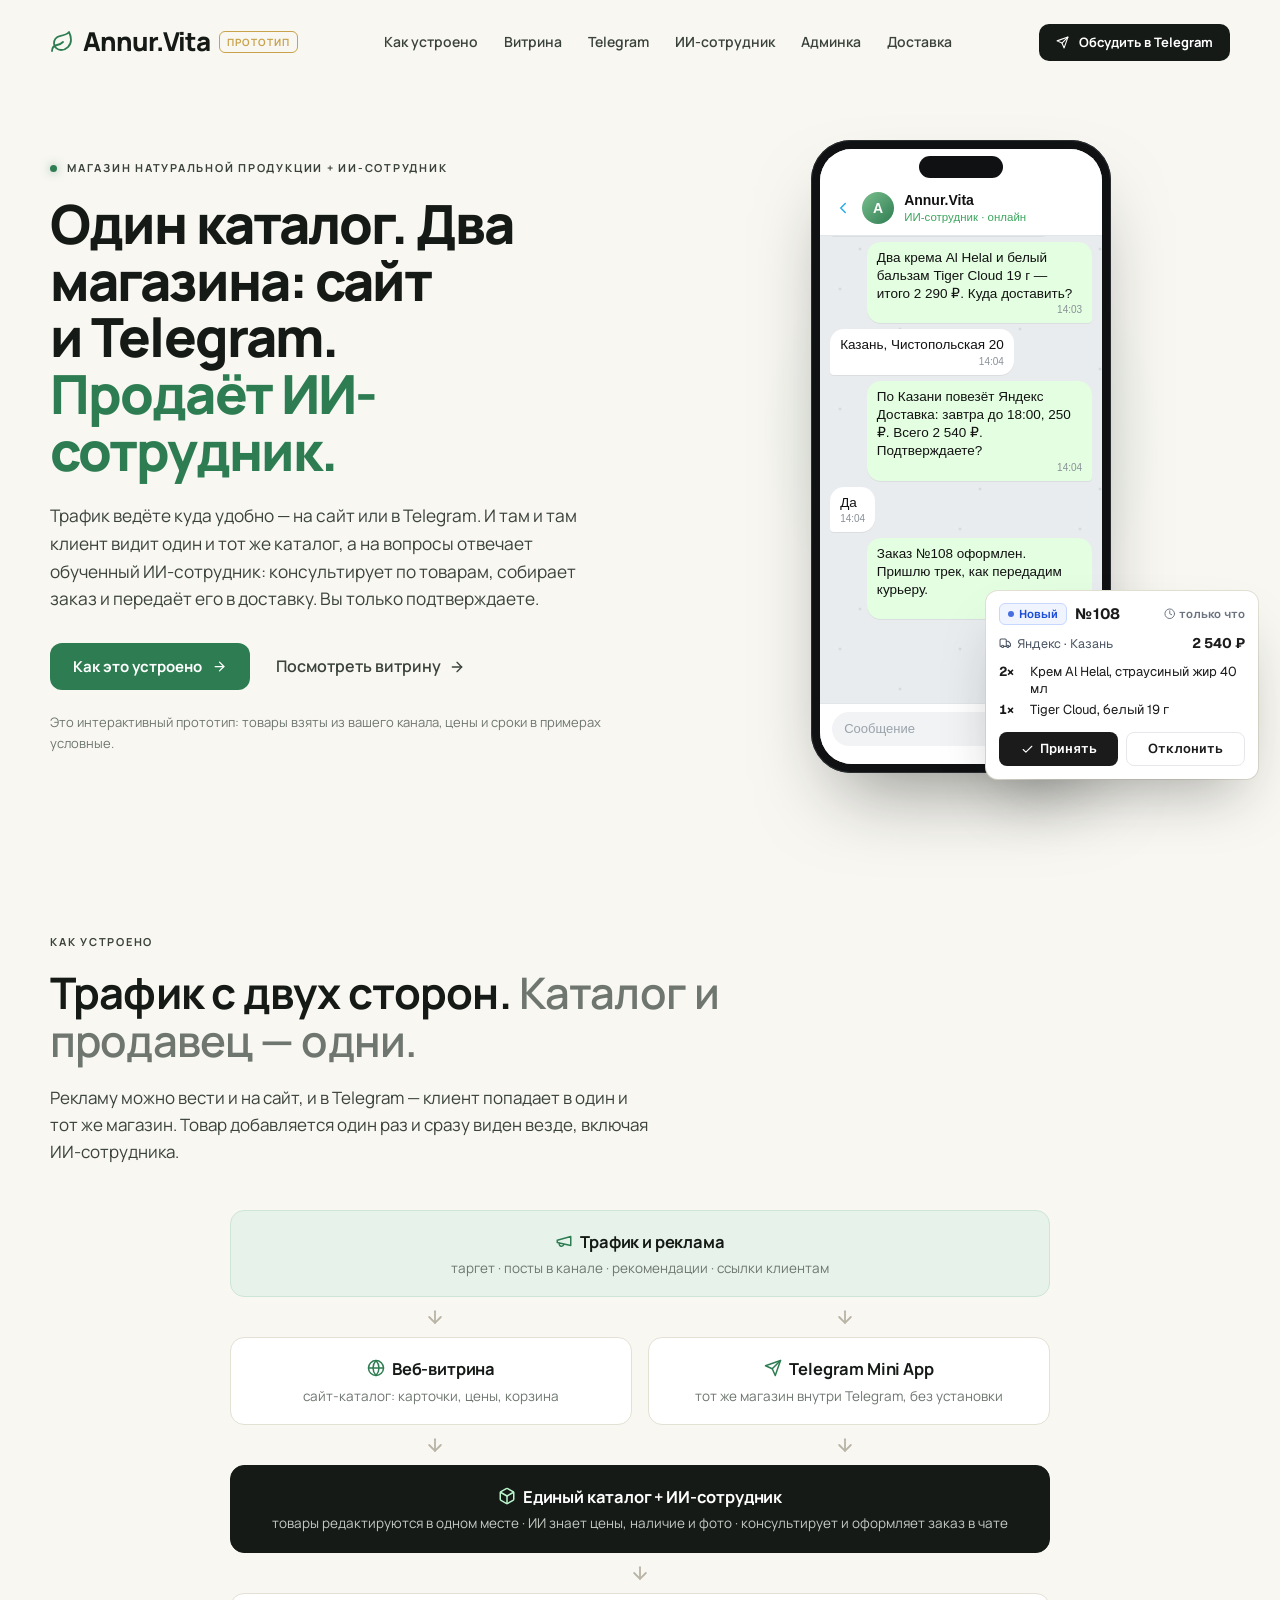
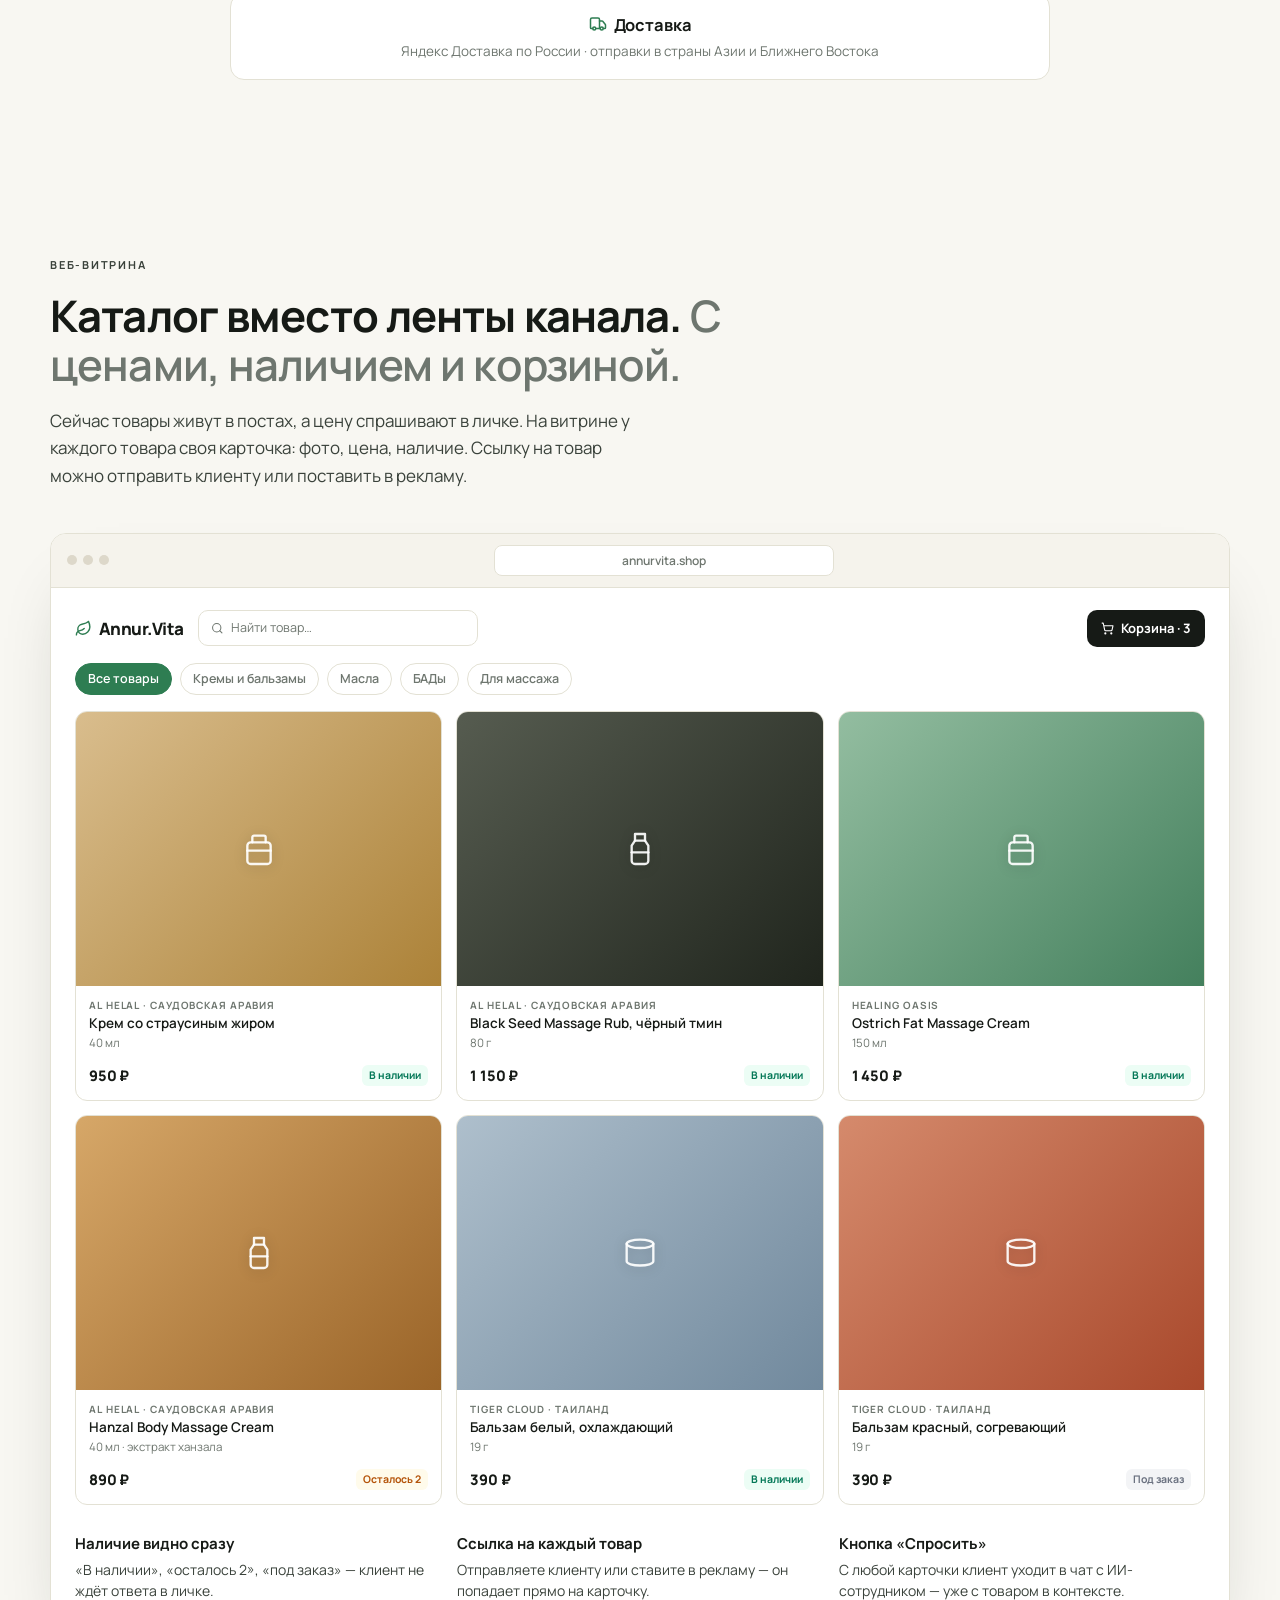
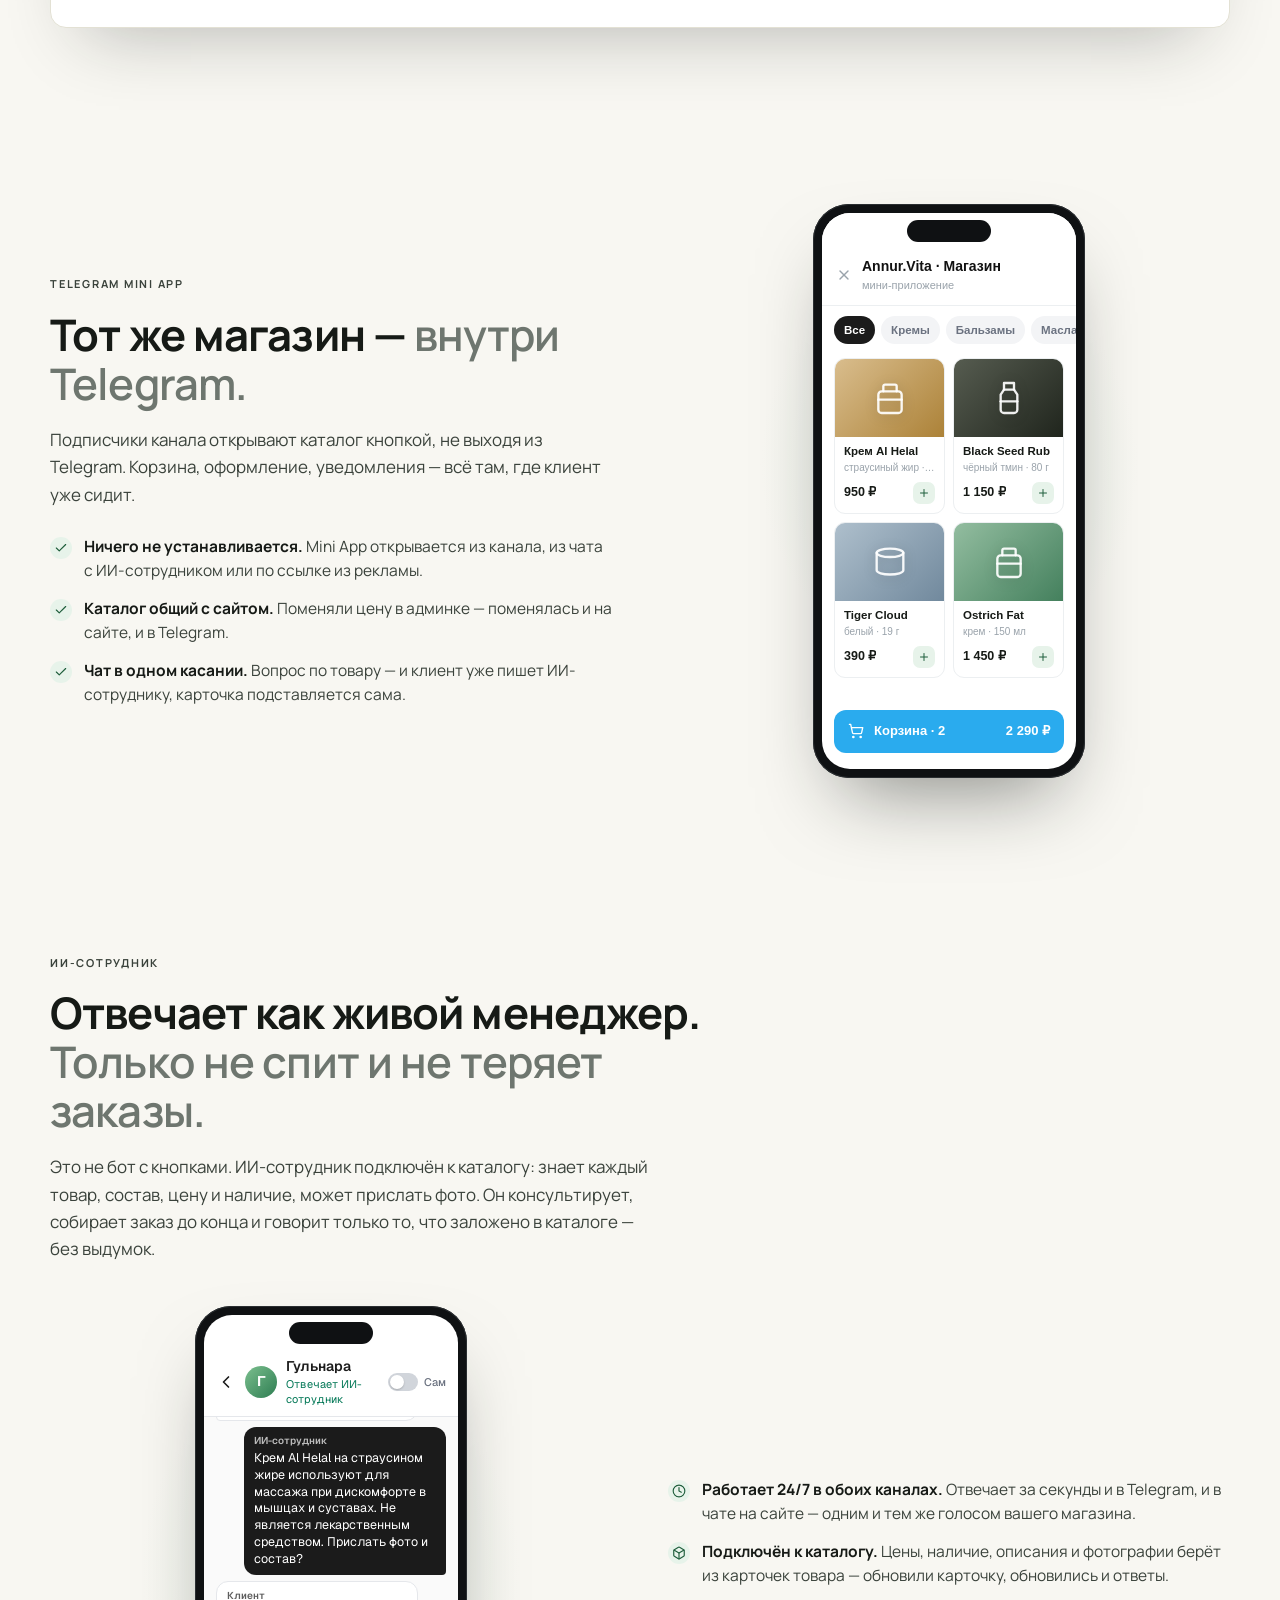
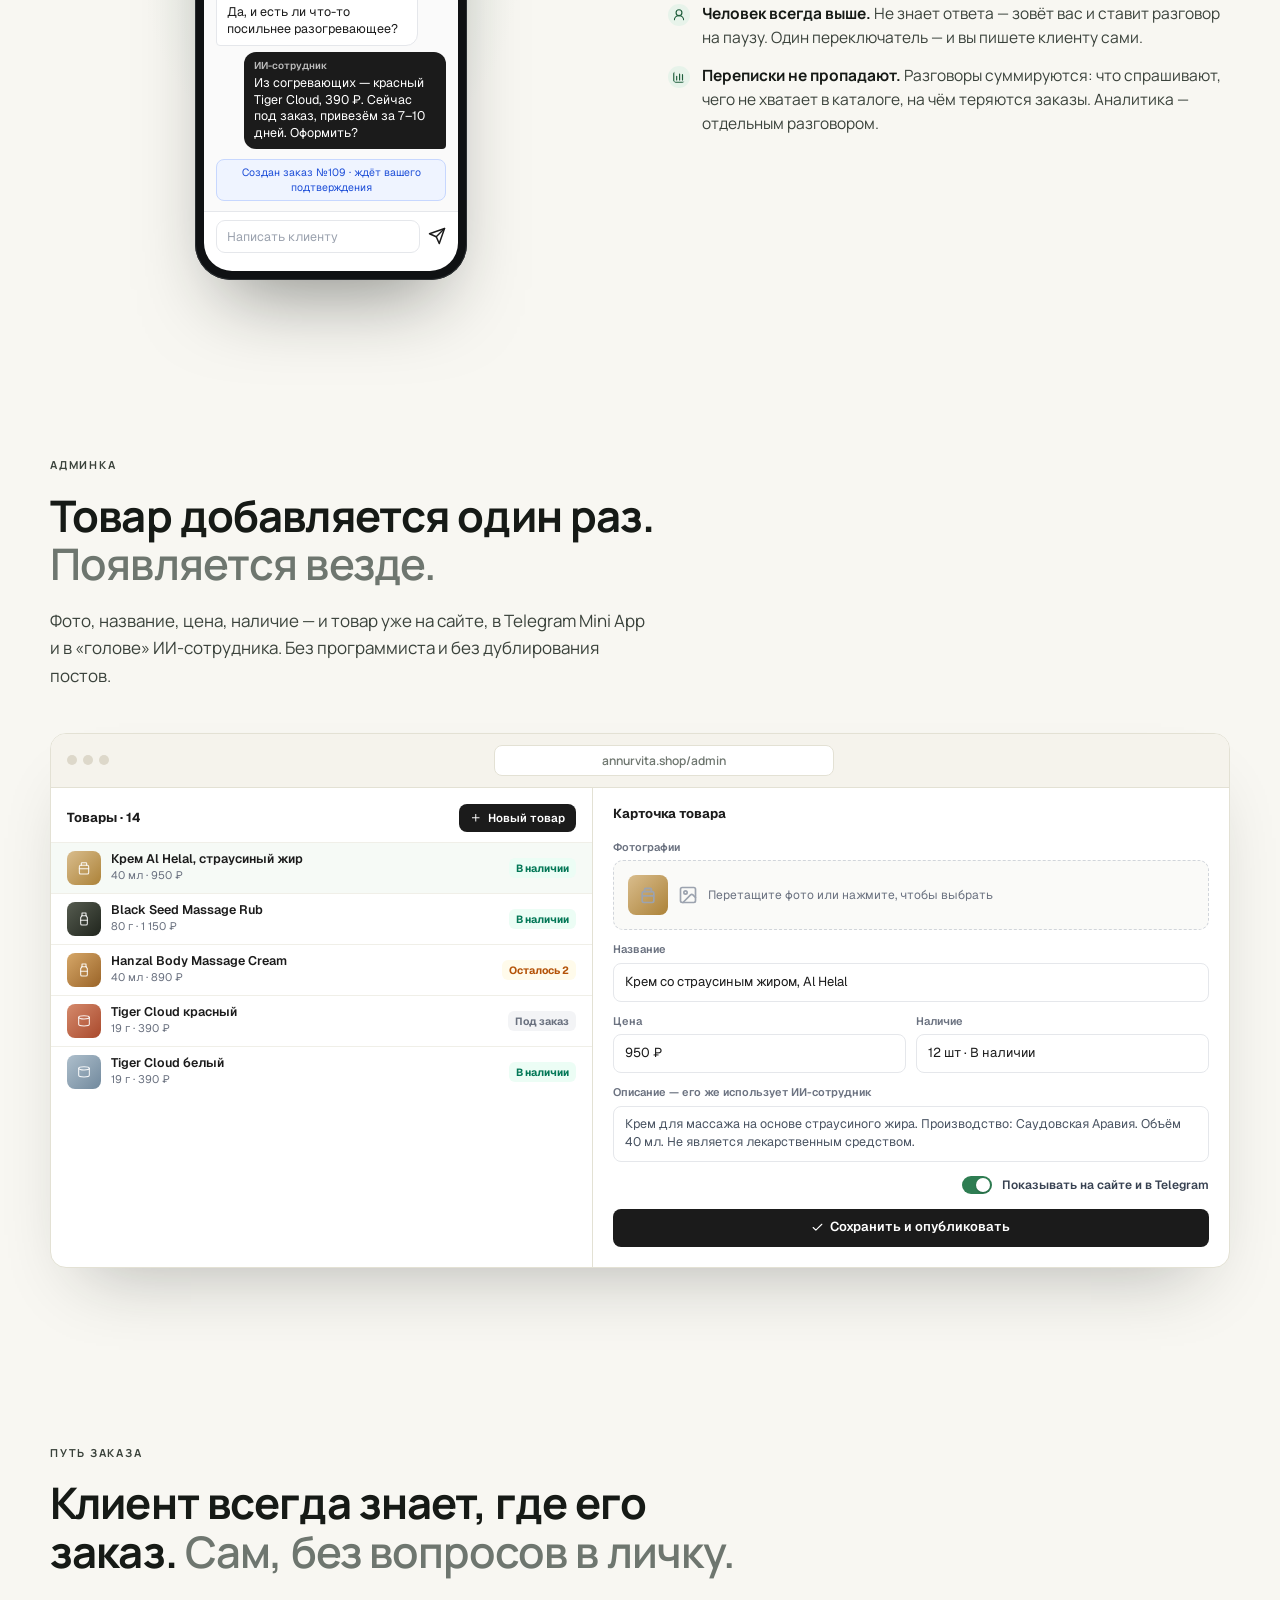
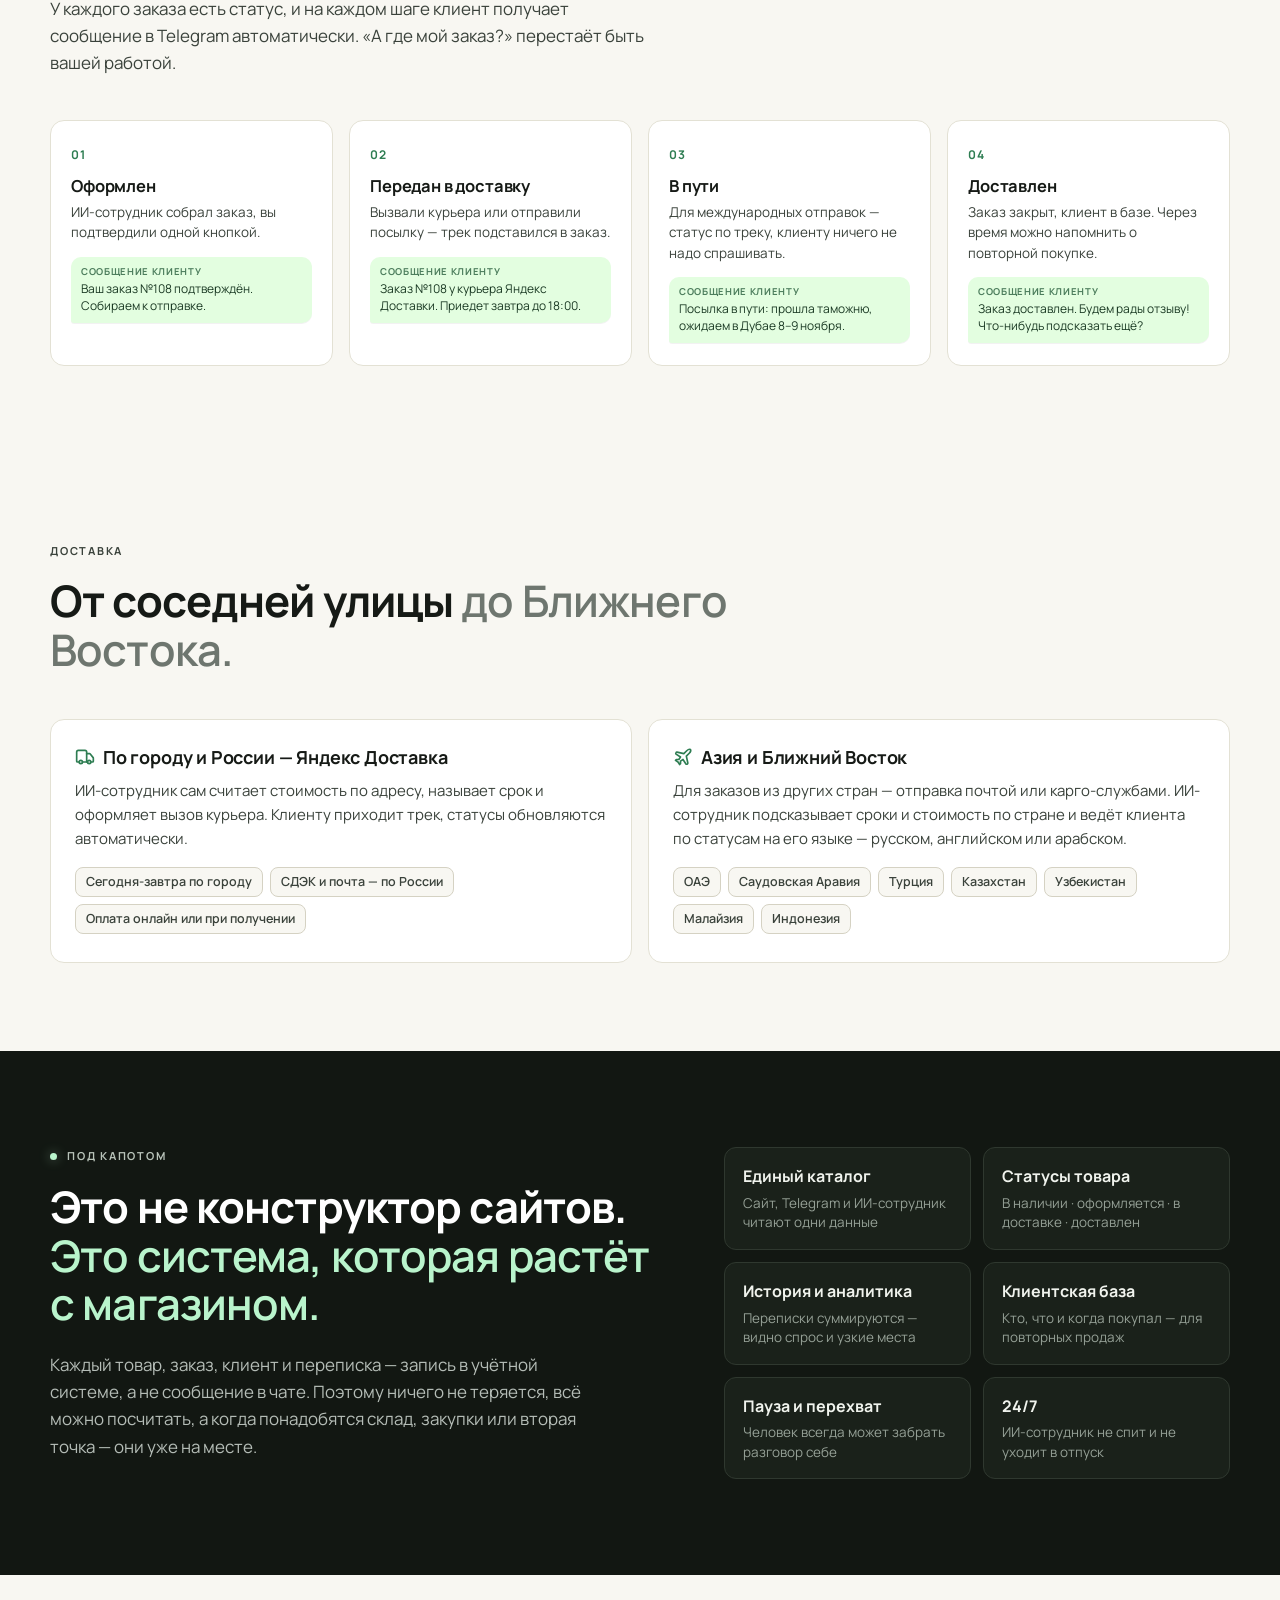
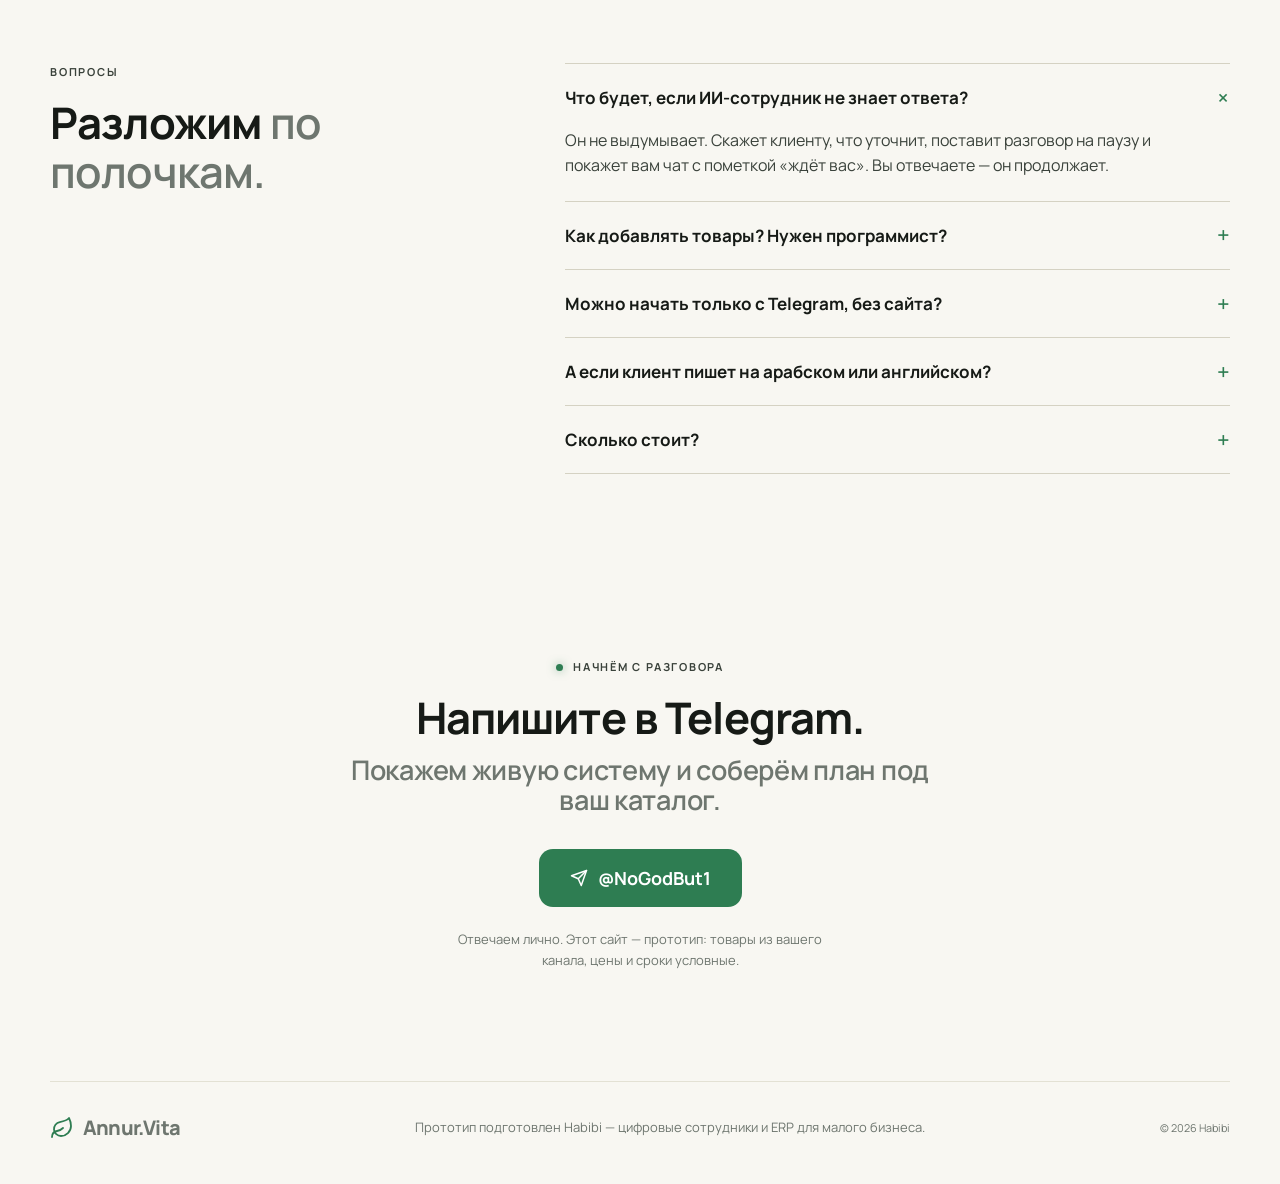
==== commit 6ab511e6: "Правки после визуальной проверки на 375/1280: иконки в узлах схемы и плитках, карточки мини-аппки, f" ====
--- a/index.html
+++ b/index.html
@@ -6,6 +6,7 @@
 <title>Annur.Vita — онлайн-магазин натуральной продукции + ИИ-сотрудник</title>
 <meta name="description" content="Один каталог — два магазина: сайт и Telegram Mini App. Консультирует и оформляет заказы обученный ИИ-сотрудник. Доставка Яндексом по России и в страны Азии и Ближнего Востока.">
 <meta name="robots" content="noindex">
+<link rel="icon" href="data:image/svg+xml,%3Csvg xmlns='http://www.w3.org/2000/svg' viewBox='0 0 24 24' fill='none' stroke='%232e7d52' stroke-width='2' stroke-linecap='round' stroke-linejoin='round'%3E%3Cpath d='M11 20A7 7 0 0 1 9.8 6.1C15.5 5 17 4.48 19 2c1 2 2 4.18 2 8 0 5.5-4.78 10-10 10Z'/%3E%3Cpath d='M2 21c0-3 1.85-5.36 5.08-6C9.5 14.52 12 13 13 12'/%3E%3C/svg%3E">
 <link rel="preconnect" href="https://fonts.googleapis.com">
 <link rel="preconnect" href="https://fonts.gstatic.com" crossorigin>
 <link href="https://fonts.googleapis.com/css2?family=Manrope:wght@400;500;600;700;800&family=Geist:wght@400;500;600;700&display=swap" rel="stylesheet">
@@ -203,12 +204,12 @@
         </div>
         <div class="ma-cats"><span class="on">Все</span><span>Кремы</span><span>Бальзамы</span><span>Масла</span></div>
         <div class="ma-grid">
-          <article class="ma-card"><div class="pimg g1"><svg class="ic"><use href="#i-jar"/></svg></div><div class="mb"><b>Крем Al Helal, страусиный жир</b><small>40 мл</small><div class="mr"><b>950 ₽</b><span class="ma-add"><svg class="ic"><use href="#i-plus"/></svg></span></div></div></article>
-          <article class="ma-card"><div class="pimg g2"><svg class="ic"><use href="#i-tube"/></svg></div><div class="mb"><b>Black Seed Rub</b><small>80 г</small><div class="mr"><b>1 150 ₽</b><span class="ma-add"><svg class="ic"><use href="#i-plus"/></svg></span></div></div></article>
-          <article class="ma-card"><div class="pimg g5"><svg class="ic"><use href="#i-tin"/></svg></div><div class="mb"><b>Tiger Cloud белый</b><small>19 г</small><div class="mr"><b>390 ₽</b><span class="ma-add"><svg class="ic"><use href="#i-plus"/></svg></span></div></div></article>
-          <article class="ma-card"><div class="pimg g3"><svg class="ic"><use href="#i-jar"/></svg></div><div class="mb"><b>Ostrich Fat Cream</b><small>150 мл</small><div class="mr"><b>1 450 ₽</b><span class="ma-add"><svg class="ic"><use href="#i-plus"/></svg></span></div></div></article>
-        </div>
-        <div class="ma-cart"><span><svg class="ic"><use href="#i-cart"/></svg></span>Корзина · 2 товара<b>2 290 ₽</b></div>
+          <article class="ma-card"><div class="pimg g1"><svg class="ic"><use href="#i-jar"/></svg></div><div class="mb"><b>Крем Al Helal</b><small>страусиный жир · 40 мл</small><div class="mr"><b>950 ₽</b><span class="ma-add"><svg class="ic"><use href="#i-plus"/></svg></span></div></div></article>
+          <article class="ma-card"><div class="pimg g2"><svg class="ic"><use href="#i-tube"/></svg></div><div class="mb"><b>Black Seed Rub</b><small>чёрный тмин · 80 г</small><div class="mr"><b>1 150 ₽</b><span class="ma-add"><svg class="ic"><use href="#i-plus"/></svg></span></div></div></article>
+          <article class="ma-card"><div class="pimg g5"><svg class="ic"><use href="#i-tin"/></svg></div><div class="mb"><b>Tiger Cloud</b><small>белый · 19 г</small><div class="mr"><b>390 ₽</b><span class="ma-add"><svg class="ic"><use href="#i-plus"/></svg></span></div></div></article>
+          <article class="ma-card"><div class="pimg g3"><svg class="ic"><use href="#i-jar"/></svg></div><div class="mb"><b>Ostrich Fat</b><small>крем · 150 мл</small><div class="mr"><b>1 450 ₽</b><span class="ma-add"><svg class="ic"><use href="#i-plus"/></svg></span></div></div></article>
+        </div>
+        <div class="ma-cart"><span><svg class="ic"><use href="#i-cart"/></svg></span>Корзина · 2<b>2 290 ₽</b></div>
       </div>
     </div>
   </div>
--- a/style.css
+++ b/style.css
@@ -92,11 +92,13 @@
 .ma-card .pimg{aspect-ratio:1/.72;font-size:26px}
 .ma-card .mb{padding:7px 9px 9px}
 .ma-card .mb b{display:block;font-size:11.5px;font-weight:600;line-height:1.25}
-.ma-card .mb small{display:block;font-size:10px;color:#9aa3ab;margin-top:1px}
+.ma-card .mb small{display:block;font-size:10px;color:#9aa3ab;margin-top:1px;white-space:nowrap;overflow:hidden;text-overflow:ellipsis}
+.ma-card .mb b{white-space:nowrap;overflow:hidden;text-overflow:ellipsis}
 .ma-card .mr{display:flex;align-items:center;justify-content:space-between;margin-top:6px}
 .ma-card .mr b{font-size:12.5px}
 .ma-add{width:22px;height:22px;border-radius:7px;background:var(--accent-soft);color:var(--accent-ink);display:inline-flex;align-items:center;justify-content:center;font-size:12px}
-.ma-cart{display:flex;align-items:center;justify-content:space-between;gap:10px;margin:0 12px 16px;background:var(--tg);color:#fff;border-radius:12px;padding:11px 14px;font-size:13px;font-weight:600}
+.ma-cart{display:flex;align-items:center;justify-content:space-between;gap:10px;margin:0 12px 16px;background:var(--tg);color:#fff;border-radius:12px;padding:11px 14px;font-size:13px;font-weight:600;white-space:nowrap}
+.ma-cart b{margin-inline-start:auto}
 .ma-cart .ic{font-size:16px}
 
 /* ---- кабинет / переписки ---- */
@@ -150,7 +152,7 @@
 .tiles article{background:var(--panel);border:1px solid var(--line);border-radius:var(--radius);padding:26px 24px 28px;display:flex;flex-direction:column;gap:10px}
 .tiles .num{font-size:12px;font-weight:700;letter-spacing:.12em;color:var(--accent)}
 .tiles p{color:var(--ink-2);font-size:15px}
-.tiles h3 .ic{color:var(--accent);margin-inline-end:8px;vertical-align:-2px;font-size:20px}
+.tiles h3 .ic{display:inline-block;color:var(--accent);margin-inline-end:8px;vertical-align:-3px;font-size:20px}
 .geo{display:flex;flex-wrap:wrap;gap:7px;margin-top:6px}
 .geo span{font-size:12.5px;font-weight:600;color:var(--ink-2);background:var(--bg);border:1px solid var(--line-2);border-radius:8px;padding:4px 10px}
 
@@ -160,7 +162,7 @@
 .frow.one{grid-template-columns:1fr}
 .fnode{background:var(--panel);border:1px solid var(--line);border-radius:14px;padding:18px 22px;text-align:center}
 .fnode b{display:block;font-size:16.5px;letter-spacing:-.01em}
-.fnode b .ic{vertical-align:-2px;margin-inline-end:7px;color:var(--accent);font-size:18px}
+.fnode b .ic{display:inline-block;vertical-align:-2px;margin-inline-end:7px;color:var(--accent);font-size:18px}
 .fnode span{display:block;font-size:13.5px;color:var(--muted);margin-top:3px;line-height:1.5}
 .fnode.hub{background:var(--ink);color:#fff;border-color:var(--ink)}
 .fnode.hub b .ic{color:var(--mint)}
@@ -203,7 +205,7 @@
 .pmeta{font-size:11.5px;color:var(--muted)}
 .prow{display:flex;justify-content:space-between;align-items:center;margin-top:9px}
 .price{font-weight:800;font-size:14.5px;letter-spacing:-.01em}
-.stock{font-size:10.5px;font-weight:700;border-radius:6px;padding:2px 7px}
+.stock{font-size:10.5px;font-weight:700;border-radius:6px;padding:2px 7px;white-space:nowrap}
 .stock.ok{color:#047857;background:#ecfdf5}
 .stock.low{color:#b45309;background:#fffbeb}
 .stock.out{color:#6b7280;background:#f3f4f6}
